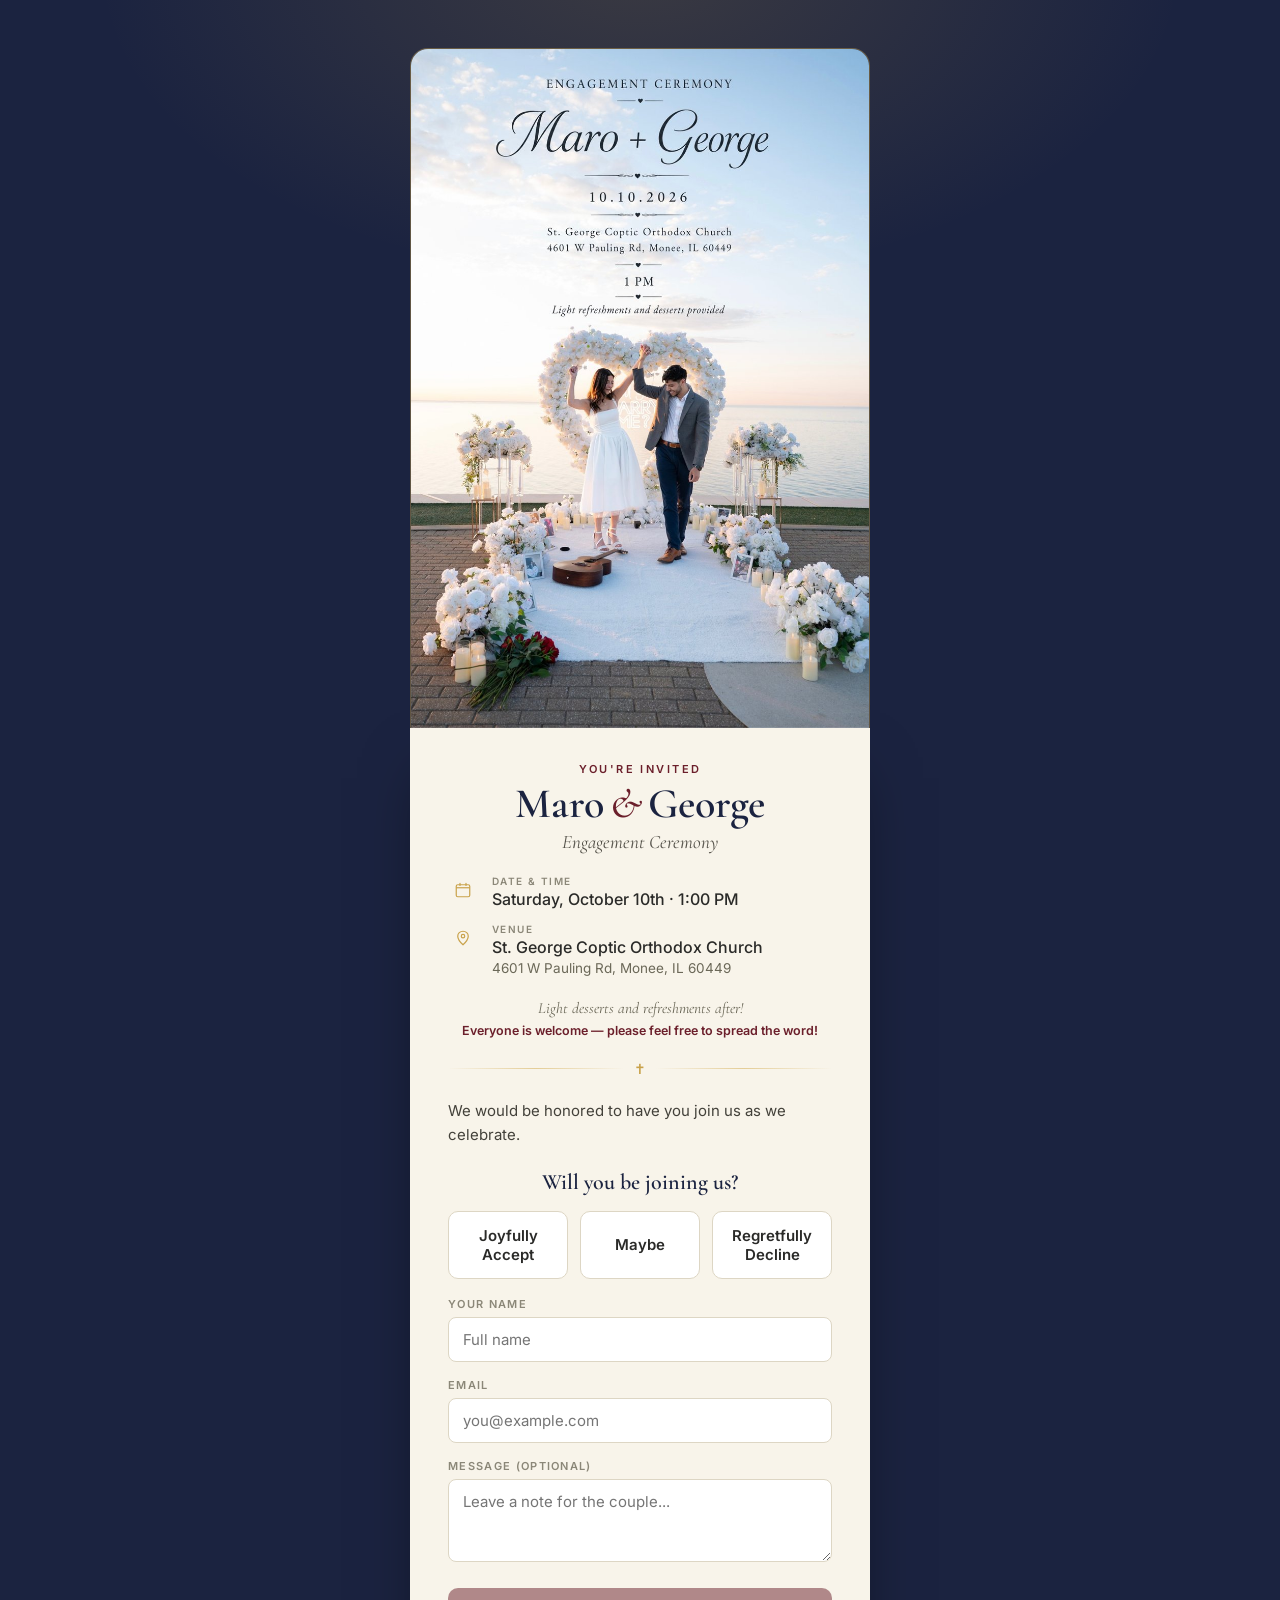
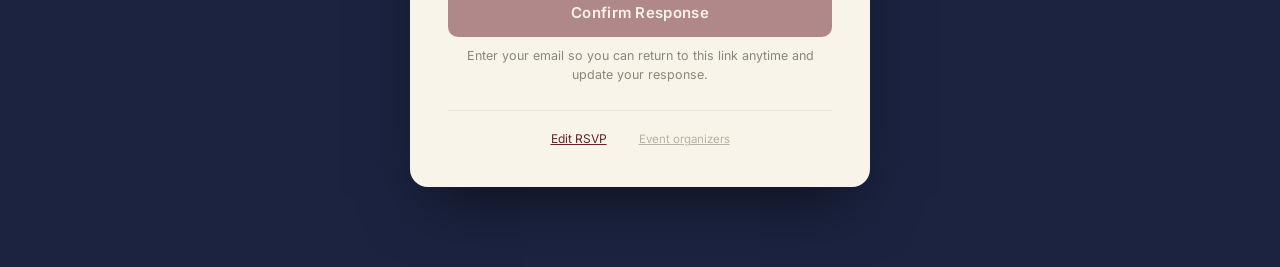
==== index.html @ e01aec30 "Add files via upload" ====
<!DOCTYPE html>
<html lang="en">
<head>
<meta charset="UTF-8">
<meta name="viewport" content="width=device-width, initial-scale=1.0">
<title>Maro & George — Engagement Ceremony</title>
<style>
  @import url('https://fonts.googleapis.com/css2?family=Cormorant+Garamond:ital,wght@0,400;0,500;0,600;1,500&family=Inter:wght@400;500;600&display=swap');

  :root{
    --indigo: #1B2340;
    --indigo-2: #262F52;
    --gold: #C9A24B;
    --gold-soft: #E4CD97;
    --ivory: #F8F4EA;
    --wine: #6B1F2B;
    --charcoal: #2A2A28;
  }

  *{ box-sizing: border-box; }

  html,body{
    margin:0; padding:0;
    background: var(--indigo);
    color: var(--ivory);
    font-family: 'Inter', sans-serif;
  }

  .stage{
    min-height:0;
    display:flex;
    flex-direction:column;
    align-items:center;
    justify-content:flex-start;
    padding: 48px 20px 80px;
    position:relative;
    overflow-x:hidden;
  }

  .stage::before{
    content:"";
    position:absolute;
    top:0; left:0; right:0; height:340px;
    background:
      radial-gradient(ellipse at 50% -10%, rgba(201,162,75,0.18), transparent 60%);
    pointer-events:none;
  }

  .photo-wrap{
    width:100%;
    max-width: 460px;
    border-radius: 18px 18px 0 0;
    overflow:hidden;
    z-index:1;
    animation: rise 700ms ease-out both;
    border: 1px solid rgba(201,162,75,0.4);
    border-bottom: none;
  }
  .photo-wrap img{
    display:block;
    width:100%;
    height:auto;
  }

  .card{
    background: var(--ivory);
    color: var(--charcoal);
    width:100%;
    max-width: 460px;
    border-radius: 0 0 18px 18px;
    padding: 0 0 40px;
    box-shadow: 0 30px 60px -20px rgba(0,0,0,0.55);
    z-index:1;
    animation: rise 700ms ease-out both;
  }

  @keyframes rise{
    from{ opacity:0; transform: translateY(18px); }
    to{ opacity:1; transform: translateY(0); }
  }

  @media (prefers-reduced-motion: reduce){
    .card, .arch-wrap svg .flicker { animation: none !important; }
  }

  .card-inner{ padding: 8px 38px 0; }

  .eyebrow{
    text-align:center;
    text-transform: uppercase;
    letter-spacing: 0.22em;
    font-size: 11px;
    color: var(--wine);
    font-weight: 600;
    margin: 26px 0 6px;
  }

  h1.names{
    font-family: 'Cormorant Garamond', serif;
    font-weight: 600;
    font-size: 42px;
    text-align:center;
    margin: 0 0 4px;
    line-height: 1.05;
    color: var(--indigo);
  }

  .ampersand{
    color: var(--wine);
    font-style: italic;
    font-weight: 500;
    padding: 0 6px;
  }

  .subline{
    text-align:center;
    font-family: 'Cormorant Garamond', serif;
    font-style: italic;
    font-size: 19px;
    color: #55524a;
    margin: 0 0 22px;
  }

  .divider{
    display:flex;
    align-items:center;
    gap:10px;
    margin: 22px 0;
  }
  .divider .line{ flex:1; height:1px; background: linear-gradient(90deg, transparent, var(--gold-soft), transparent); }
  .divider .mark{ color: var(--gold); font-size: 14px; }

  .details{
    display:flex;
    flex-direction: column;
    gap: 14px;
    margin-bottom: 26px;
  }

  .detail-row{
    display:flex;
    gap:14px;
    align-items:flex-start;
  }

  .detail-icon{
    flex: 0 0 30px;
    height:30px;
    display:flex;
    align-items:center;
    justify-content:center;
    color: var(--gold);
  }

  .detail-text .label{
    font-size: 10px;
    text-transform: uppercase;
    letter-spacing: 0.14em;
    color: #8b8778;
    font-weight:600;
    margin-bottom: 2px;
  }
  .detail-text .value{
    font-size: 16px;
    color: var(--charcoal);
    font-weight: 500;
  }

  .greeting{
    font-size: 15px;
    line-height:1.6;
    color: #43413a;
    margin-bottom: 22px;
  }
  .greeting .guest-name{
    color: var(--wine);
    font-weight: 600;
  }

  /* RSVP block */
  .rsvp-block{ margin-top: 6px; }

  .rsvp-question{
    font-family: 'Cormorant Garamond', serif;
    font-size: 22px;
    font-weight: 600;
    color: var(--indigo);
    text-align:center;
    margin-bottom: 16px;
  }

  .choice-row{
    display:flex;
    gap:12px;
    margin-bottom: 18px;
  }

  .choice-btn{
    flex:1;
    padding: 14px 10px;
    border-radius: 10px;
    border: 1.5px solid #ddd6c4;
    background: #fff;
    font-family: 'Inter', sans-serif;
    font-weight: 600;
    font-size: 15px;
    color: var(--charcoal);
    cursor:pointer;
    transition: all 160ms ease;
  }
  .choice-btn:hover{ border-color: var(--gold); }
  .choice-btn:focus-visible{ outline: 2px solid var(--wine); outline-offset:2px; }
  .choice-btn.selected-yes{ background: var(--wine); border-color: var(--wine); color: var(--ivory); }
  .choice-btn.selected-no{ background: var(--indigo); border-color: var(--indigo); color: var(--ivory); }
  .choice-btn.selected-maybe{ background: var(--gold); border-color: var(--gold); color: var(--indigo); }

  .party-grid{ display:flex; gap: 16px; margin-bottom: 16px; }
  .party-col{ flex:1; }
  .party-col label{
    display:block; font-size: 11px; text-transform:uppercase; letter-spacing:0.12em;
    color: #8b8778; font-weight:600; margin-bottom: 6px;
  }

  .field{
    margin-bottom: 16px;
  }
  .field label{
    display:block;
    font-size: 11px;
    text-transform: uppercase;
    letter-spacing: 0.12em;
    color: #8b8778;
    font-weight:600;
    margin-bottom: 6px;
  }
  .field input, .field textarea{
    width:100%;
    padding: 12px 14px;
    border-radius: 8px;
    border: 1.5px solid #ddd6c4;
    font-family: 'Inter', sans-serif;
    font-size: 15px;
    background: #fff;
    color: var(--charcoal);
  }
  .field input:focus, .field textarea:focus{
    outline: none;
    border-color: var(--gold);
    box-shadow: 0 0 0 3px rgba(201,162,75,0.18);
  }

  .party-size{ display:flex; align-items:center; gap:12px; }
  .stepper{ display:flex; align-items:center; gap:10px; }
  .stepper button{
    width:32px; height:32px; border-radius:50%;
    border:1.5px solid #ddd6c4; background:#fff; color:var(--indigo);
    font-size:16px; font-weight:700; cursor:pointer;
  }
  .stepper button:focus-visible{ outline: 2px solid var(--wine); outline-offset:2px; }
  .stepper span{ min-width: 20px; text-align:center; font-weight:600; }

  .submit-btn{
    width:100%;
    padding: 15px;
    border-radius: 10px;
    border: none;
    background: var(--wine);
    color: var(--ivory);
    font-family: 'Inter', sans-serif;
    font-weight: 600;
    font-size: 15px;
    letter-spacing: 0.02em;
    cursor:pointer;
    margin-top: 6px;
    transition: filter 150ms ease;
  }
  .submit-btn:hover{ filter: brightness(1.08); }
  .submit-btn:disabled{ opacity:0.5; cursor:not-allowed; }
  .submit-btn:focus-visible{ outline: 2px solid var(--gold); outline-offset:2px; }

  .hint{
    font-size: 12.5px;
    color: #8b8778;
    text-align:center;
    margin-top: 10px;
    line-height:1.5;
  }

  .status-banner{
    text-align:center;
    padding: 8px 14px;
    border-radius: 8px;
    font-size: 13px;
    font-weight: 600;
    margin-bottom: 18px;
  }
  .status-banner.yes{ background:#EFE6E8; color: var(--wine); }
  .status-banner.no{ background:#E7E9F0; color: var(--indigo); }
  .status-banner.maybe{ background:#F5EDD9; color:#8A6D1F; }

  .edit-link{
    display:block;
    text-align:center;
    margin-top: 14px;
    font-size: 13px;
    color: var(--wine);
    text-decoration: underline;
    cursor:pointer;
    background:none; border:none; font-family:inherit;
  }

  .confirmation{
    text-align:center;
    padding: 10px 0 4px;
  }
  .confirmation .glyph{
    font-size: 34px;
    color: var(--gold);
    margin-bottom: 10px;
  }
  .confirmation h2{
    font-family:'Cormorant Garamond', serif;
    font-size: 26px;
    color: var(--indigo);
    margin: 0 0 8px;
  }
  .confirmation p{ color:#55524a; font-size:14.5px; line-height:1.6; margin: 0 0 18px;}

  .loading, .error-box{
    text-align:center;
    padding: 60px 20px;
    color: var(--ivory);
    font-family: 'Cormorant Garamond', serif;
    font-size: 19px;
  }

  /* ADMIN */
  .admin-wrap{
    width:100%; max-width: 640px;
    background: var(--ivory); color: var(--charcoal);
    border-radius: 14px; padding: 32px 30px 40px;
    box-shadow: 0 30px 60px -20px rgba(0,0,0,0.55);
  }
  .admin-wrap h1{
    font-family:'Cormorant Garamond', serif;
    color: var(--indigo); font-size: 30px; margin: 0 0 4px;
  }
  .admin-wrap .sub{ color:#8b8778; font-size:13px; margin-bottom:22px; }
  .admin-section{ margin-bottom: 30px; }
  .admin-section h2{
    font-size: 12px; text-transform:uppercase; letter-spacing:0.12em;
    color: var(--wine); font-weight:700; margin-bottom:12px;
  }
  textarea.bulk{
    width:100%; min-height:110px; padding:12px 14px; border-radius:8px;
    border:1.5px solid #ddd6c4; font-family:'Inter',monospace; font-size:13.5px;
  }
  .admin-btn{
    padding:10px 18px; border-radius:8px; border:none; background:var(--wine);
    color:var(--ivory); font-weight:600; font-size:13.5px; cursor:pointer; margin-top:10px;
  }
  .admin-btn.secondary{ background: var(--indigo); }
  table.guest-table{ width:100%; border-collapse: collapse; font-size:13.5px; }
  table.guest-table th{
    text-align:left; text-transform:uppercase; font-size:10.5px; letter-spacing:0.1em;
    color:#8b8778; padding: 8px 6px; border-bottom: 1.5px solid #eee6d4;
  }
  table.guest-table td{ padding: 9px 6px; border-bottom: 1px solid #f0ebdd; vertical-align: top; }
  .pill{ padding:3px 9px; border-radius:20px; font-size:11px; font-weight:700; }
  .pill.yes{ background:#EFE6E8; color:var(--wine); }
  .pill.no{ background:#E7E9F0; color:var(--indigo); }
  .pill.maybe{ background:#F5EDD9; color:#8A6D1F; }
  .pill.pending{ background:#f2ede0; color:#8b8778; }
  .copy-link{ font-size:12px; color:var(--wine); cursor:pointer; text-decoration:underline; word-break: break-all; }
  .admin-login{ max-width:340px; margin: 100px auto 0; text-align:center; }
  .admin-login input{ width:100%; padding:12px 14px; border-radius:8px; border:1.5px solid #ddd6c4; margin: 14px 0; font-size:15px; }
  .summary-row{ display:flex; gap:18px; margin-bottom:18px; flex-wrap:wrap; }
  .summary-chip{ background:#F2EDE0; padding:10px 16px; border-radius:10px; font-size:13px; }
  .summary-chip b{ display:block; font-family:'Cormorant Garamond', serif; font-size:22px; color:var(--indigo); }
</style>
</head>
<body>

<div id="app" class="stage"></div>

<script>
(function(){
  const EVENT = {
    coupleA: "Maro",
    coupleB: "George",
    title: "Engagement Ceremony",
    dateLabel: "Saturday, October 10th",
    timeLabel: "1:00 PM",
    venue: "St. George Coptic Orthodox Church",
    address: "4601 W Pauling Rd, Monee, IL 60449",
    note: "Light desserts and refreshments after!",
    openInvite: "Everyone is welcome — please feel free to spread the word!",
  };

  const PHOTO_DATA_URI = "[data-uri]";

  const ADMIN_PASSCODE = "MaroGeorge2026"; // change this to something only you know

  // PASTE YOUR GOOGLE APPS SCRIPT WEB APP URL HERE (see SETUP_INSTRUCTIONS.md)
  const API_URL = "PASTE_YOUR_WEB_APP_URL_HERE";

  // PASTE YOUR ACTUAL PUBLISHED WIX PAGE URL HERE — this ensures personal
  // links point to your real site, not Wix's internal file storage address.
  // Example: "https://yourname.wixsite.com/engagement-rsvp"
  const SITE_URL = "PASTE_YOUR_PUBLISHED_WIX_URL_HERE";

  const params = new URLSearchParams(window.location.search);
  const hash = window.location.hash || '';
  const hashParams = new URLSearchParams(hash.replace(/^#\/?/, ''));

  // When embedded in a host page (e.g. a Wix HTML element) on the SAME domain,
  // we can read the real page URL directly — no host-side code required.
  // This is wrapped in try/catch because if the host is a different domain,
  // browsers block this access entirely (and that's fine — we just fall back).
  function getOuterParam(name){
    const tryWindow = (w) => {
      try{
        if (w && w !== window && w.location){
          const p = new URLSearchParams(w.location.search);
          if (p.has(name)) return p.get(name);
          const h = w.location.hash || '';
          const hp = new URLSearchParams(h.replace(/^#\/?/, ''));
          if (hp.has(name)) return hp.get(name);
        }
      }catch(e){ /* cross-origin — ignore, fall back to open invite */ }
      return null;
    };
    return tryWindow(window.parent) || tryWindow(window.top);
  }

  const guestId = params.get('g') || hashParams.get('g') || getOuterParam('g');
  let currentGuestId = guestId;
  const isAdmin = params.has('admin') || hash.includes('admin') || !!getOuterParam('admin');
  const app = document.getElementById('app');

  function esc(s){
    const d = document.createElement('div');
    d.innerText = s == null ? '' : s;
    return d.innerHTML;
  }

  function photoHTML(){
    return `
    <div class="photo-wrap">
      <img src="${PHOTO_DATA_URI}" alt="Maro and George celebrating their engagement by the water" />
    </div>`;
  }

  // ---------- STORAGE HELPERS ----------
  // ---------- BACKEND API HELPERS (Google Apps Script + Sheet) ----------
  async function apiGet(action, params){
    params = params || {};
    const url = new URL(API_URL);
    url.searchParams.set('action', action);
    Object.keys(params).forEach(k => url.searchParams.set(k, params[k]));
    const res = await fetch(url.toString());
    return res.json();
  }
  async function apiPost(action, payload){
    const res = await fetch(API_URL, {
      method: 'POST',
      headers: { 'Content-Type': 'text/plain;charset=utf-8' }, // avoids CORS preflight
      body: JSON.stringify(Object.assign({ action: action }, payload))
    });
    return res.json();
  }

  async function listRSVPs(){
    try{
      const data = await apiGet('listRSVPs');
      return (data.rsvps || []).map(r => ({ id: r.id, record: r }));
    }catch(e){ console.error(e); return []; }
  }
  async function getRSVP(id){
    const entries = await listRSVPs();
    const match = entries.find(e => e.id === id);
    return match ? match.record : null;
  }
  async function setRSVP(id, data){
    return apiPost('saveRSVP', Object.assign({ id: id }, data));
  }
  async function listGuests(){
    try{
      const data = await apiGet('listGuests');
      return data.guests || [];
    }catch(e){ console.error(e); return []; }
  }
  async function findGuestById(id){
    const guests = await listGuests();
    return guests.find(g => g.id === id) || null;
  }
  async function getGuestData(id){
    try{
      const data = await apiGet('getGuestData', { id });
      return { guest: data.guest || null, rsvp: data.rsvp || null };
    }catch(e){ console.error(e); return { guest: null, rsvp: null }; }
  }
  async function addGuests(guestArray){
    return apiPost('addGuests', { guests: guestArray });
  }

  function makeId(){
    return Math.random().toString(36).slice(2, 8);
  }

  function baseUrl(){
    // Prefer an explicitly configured public URL if you've set one (most reliable).
    if (SITE_URL && SITE_URL !== "PASTE_YOUR_PUBLISHED_WIX_URL_HERE"){
      return SITE_URL.replace(/\/$/, '') + '/';
    }
    // Otherwise, try to read the real page address from the parent Wix page
    // (works when same-origin, which the query-param lookup already relies on).
    try{
      if (window.parent && window.parent !== window && window.parent.location){
        return window.parent.location.origin + window.parent.location.pathname;
      }
    }catch(e){ /* cross-origin — fall through */ }
    // Last resort: this page's own address (may be the internal file URL if embedded).
    return window.location.origin + window.location.pathname;
  }

  // ---------- GUEST RSVP VIEW ----------
  function renderCardShell(innerHTML){
    app.innerHTML = `
      ${photoHTML()}
      <div class="card"><div class="card-inner">${innerHTML}</div></div>
    `;
  }

  function detailsHTML(){
    return `
      <div class="details">
        <div class="detail-row">
          <div class="detail-icon">
            <svg width="18" height="18" viewBox="0 0 24 24" fill="none"><rect x="3" y="5" width="18" height="16" rx="2" stroke="currentColor" stroke-width="1.6"/><path d="M3 9H21" stroke="currentColor" stroke-width="1.6"/><path d="M8 3V6M16 3V6" stroke="currentColor" stroke-width="1.6" stroke-linecap="round"/></svg>
          </div>
          <div class="detail-text"><div class="label">Date & Time</div><div class="value">${esc(EVENT.dateLabel)} · ${esc(EVENT.timeLabel)}</div></div>
        </div>
        <div class="detail-row">
          <div class="detail-icon">
            <svg width="18" height="18" viewBox="0 0 24 24" fill="none"><path d="M12 21C12 21 19 14.5 19 9.5C19 5.9 15.9 3 12 3C8.1 3 5 5.9 5 9.5C5 14.5 12 21 12 21Z" stroke="currentColor" stroke-width="1.6"/><circle cx="12" cy="9.5" r="2.3" stroke="currentColor" stroke-width="1.6"/></svg>
          </div>
          <div class="detail-text"><div class="label">Venue</div><div class="value">${esc(EVENT.venue)}${EVENT.address ? '<br><span style="font-weight:400;font-size:13.5px;color:#6b6858;">' + esc(EVENT.address) + '</span>' : ''}</div></div>
        </div>
      </div>
      ${EVENT.note ? `<div style="text-align:center;font-family:'Cormorant Garamond',serif;font-style:italic;font-size:15.5px;color:#6b6858;margin:-4px 0 6px;">${esc(EVENT.note)}</div>` : ''}
      ${EVENT.openInvite ? `<div style="text-align:center;font-family:'Inter',sans-serif;font-size:12.5px;color:var(--wine);font-weight:600;margin:0 0 18px;">${esc(EVENT.openInvite)}</div>` : ''}
      <div class="divider"><div class="line"></div><div class="mark">✝</div><div class="line"></div></div>
    `;
  }

  function headerHTML(){
    return `
      <div class="eyebrow">You're Invited</div>
      <h1 class="names">${esc(EVENT.coupleA)}<span class="ampersand">&amp;</span>${esc(EVENT.coupleB)}</h1>
      <div class="subline">${esc(EVENT.title)}</div>
    `;
  }

  function footerHTML(){
    return `
      <div style="margin-top:26px;padding-top:16px;border-top:1px solid #eee6d4;text-align:center;">
        <button type="button" id="editRsvpLink" style="background:none;border:none;font-family:'Inter',sans-serif;font-size:12px;color:var(--wine);cursor:pointer;text-decoration:underline;margin-right:16px;">Edit RSVP</button>
        <button type="button" id="orgLink" style="background:none;border:none;font-family:'Inter',sans-serif;font-size:11.5px;color:#b8b2a0;cursor:pointer;text-decoration:underline;">Event organizers</button>
      </div>
    `;
  }

  function wireFooter(){
    const el = document.getElementById('orgLink');
    if (el) el.addEventListener('click', () => renderAdminLogin());
    const editEl = document.getElementById('editRsvpLink');
    if (editEl) editEl.addEventListener('click', () => renderEditByEmail());
  }

  function renderEditByEmail(){
    const bodyHTML = headerHTML() + `
      <div class="greeting" style="text-align:center;">Enter the email you used when you RSVP'd, and we'll pull up your response so you can make changes.</div>
      <div class="field">
        <label>Email</label>
        <input type="email" id="lookupEmail" placeholder="you@example.com" />
      </div>
      <button class="submit-btn" id="lookupBtn">Find My RSVP</button>
      <button type="button" id="backToInviteBtn" style="background:none;border:none;font-family:'Inter',sans-serif;font-size:13px;color:var(--wine);text-decoration:underline;cursor:pointer;display:block;margin:14px auto 0;">Back to invitation</button>
    ` + footerHTML();
    renderCardShell(bodyHTML);
    wireFooter();

    document.getElementById('backToInviteBtn').addEventListener('click', () => renderGuestFlow());

    document.getElementById('lookupBtn').addEventListener('click', async () => {
      const btn = document.getElementById('lookupBtn');
      const email = (document.getElementById('lookupEmail').value || '').trim().toLowerCase();
      if (!email){ alert('Please enter an email address.'); return; }
      btn.disabled = true;
      btn.innerText = 'Searching…';
      const entries = await listRSVPs();
      const match = entries.find(e => (e.record.email || '').trim().toLowerCase() === email);
      if (!match){
        alert("We couldn't find an RSVP with that email. Please double check it, or submit a new response from the invitation page.");
        btn.disabled = false;
        btn.innerText = 'Find My RSVP';
        return;
      }
      currentGuestId = match.id;
      const inner = document.querySelector('.card-inner');
      inner.innerHTML = headerHTML() + detailsHTML() + renderForm(match.record.name, match.record) + footerHTML();
      wireForm(match.record.name, match.record);
      wireFooter();
    });
  }

  async function renderGuestFlow(){
    if (currentGuestId){
      // A personal link was detected — show a lightweight loading state
      // instead of the fillable form, so nothing gets swapped out from
      // under someone who's already started typing.
      const loadingBody = headerHTML() + `<div class="loading" style="color:#8b8778; padding:30px 0;">Loading your invitation…</div>`;
      renderCardShell(loadingBody);
      await tryPersonalize(currentGuestId);
    } else {
      // No personal link — show the open-invite form immediately.
      let bodyHTML = headerHTML() + detailsHTML() + renderForm(null, null) + footerHTML();
      renderCardShell(bodyHTML);
      wireFooter();
      wireForm(null);
    }
  }

  async function tryPersonalize(id){
    const { guest, rsvp } = await getGuestData(id);
    if (!guest){
      // Personal link didn't match anything (bad/old link) — fall back
      // to the normal open-invite form so the guest can still RSVP.
      currentGuestId = null;
      let bodyHTML = headerHTML() + detailsHTML() + renderForm(null, null) + footerHTML();
      renderCardShell(bodyHTML);
      wireFooter();
      wireForm(null);
      return;
    }
    currentGuestId = id;
    let bodyHTML = headerHTML() + detailsHTML();
    bodyHTML += rsvp ? renderSummary(rsvp) : renderForm(guest.name, null);
    bodyHTML += footerHTML();
    renderCardShell(bodyHTML);
    wireFooter();
    if (rsvp) wireSummary(rsvp);
    else wireForm(guest.name);
  }

  // Listen for Wix (or any host page) handing us a guest id via postMessage,
  // since URL query strings aren't always reliably passed into embedded pages.
  window.addEventListener('message', (event) => {
    const data = event.data;
    if (data && data.type === 'setGuest' && data.guestId){
      tryPersonalize(data.guestId);
    }
  });

  function renderSummary(rsvp){
    const isYes = rsvp.response === 'yes';
    const isMaybe = rsvp.response === 'maybe';
    const bannerClass = isYes ? 'yes' : (isMaybe ? 'maybe' : 'no');
    const bannerText = isYes
      ? "✓ You're marked as attending"
      : (isMaybe ? "You've marked yourself as a maybe" : "You've let us know you can't make it");
    const adults = rsvp.adults || 1;
    const kids = rsvp.kids || 0;
    return `
      <div class="status-banner ${bannerClass}">${bannerText}</div>
      <div class="greeting">
        Thank you, <span class="guest-name">${esc(rsvp.name)}</span> — your response has been recorded.
        ${isYes ? `We have you down for <b>${esc(String(adults))}</b> adult(s)${kids ? ` and <b>${esc(String(kids))}</b> kid(s)` : ''}.` : ''}
        ${rsvp.message ? `<br><br><span style="font-style:italic;color:#6b6858;">"${esc(rsvp.message)}"</span>` : ''}
      </div>
      <button class="edit-link" id="editBtn">Need to change your response? Edit it here</button>
    `;
  }

  function wireSummary(rsvp){
    document.getElementById('editBtn').addEventListener('click', () => {
      const inner = document.querySelector('.card-inner');
      inner.innerHTML = headerHTML() + detailsHTML() + renderForm(rsvp.name, rsvp) + footerHTML();
      wireForm(rsvp.name, rsvp);
      wireFooter();
    });
  }

  function renderForm(prefillName, existing){
    const nameVal = existing ? existing.name : (prefillName || '');
    const emailVal = existing ? (existing.email || '') : '';
    const messageVal = existing ? (existing.message || '') : '';
    const adults = existing ? (existing.adults || 1) : 1;
    const kids = existing ? (existing.kids || 0) : 0;
    const selectedYes = existing && existing.response === 'yes';
    const selectedNo = existing && existing.response === 'no';
    const selectedMaybe = existing && existing.response === 'maybe';

    return `
      <div class="greeting">
        ${prefillName ? `Dear <span class="guest-name">${esc(prefillName)}</span>, we would be honored to have you join us as we celebrate.` : `We would be honored to have you join us as we celebrate.`}
      </div>
      <div class="rsvp-block">
        <div class="rsvp-question">Will you be joining us?</div>
        <div class="choice-row">
          <button type="button" class="choice-btn ${selectedYes ? 'selected-yes' : ''}" id="btnYes">Joyfully Accept</button>
          <button type="button" class="choice-btn ${selectedMaybe ? 'selected-maybe' : ''}" id="btnMaybe">Maybe</button>
          <button type="button" class="choice-btn ${selectedNo ? 'selected-no' : ''}" id="btnNo">Regretfully Decline</button>
        </div>

        <div class="field" id="nameField">
          <label>Your Name</label>
          <input type="text" id="nameInput" placeholder="Full name" value="${esc(nameVal)}" />
        </div>

        <div class="party-grid" id="partyField" style="display:none;">
          <div class="party-col">
            <label>Adults</label>
            <div class="stepper">
              <button type="button" id="adultsMinus">–</button>
              <span id="adultsCount">${adults}</span>
              <button type="button" id="adultsPlus">+</button>
            </div>
          </div>
          <div class="party-col">
            <label>Kids</label>
            <div class="stepper">
              <button type="button" id="kidsMinus">–</button>
              <span id="kidsCount">${kids}</span>
              <button type="button" id="kidsPlus">+</button>
            </div>
          </div>
        </div>

        <div class="field">
          <label>Email</label>
          <input type="email" id="emailInput" placeholder="you@example.com" value="${esc(emailVal)}" />
        </div>

        <div class="field">
          <label>Message (optional)</label>
          <textarea id="messageInput" rows="3" placeholder="Leave a note for the couple...">${esc(messageVal)}</textarea>
        </div>

        <button class="submit-btn" id="submitBtn" disabled>Confirm Response</button>
        <div class="hint">Enter your email so you can return to this link anytime and update your response.</div>
      </div>
    `;
  }

  function wireForm(prefillName, existing){
    let response = existing ? existing.response : null;
    let adults = existing ? (existing.adults || 1) : 1;
    let kids = existing ? (existing.kids || 0) : 0;

    const btnYes = document.getElementById('btnYes');
    const btnMaybe = document.getElementById('btnMaybe');
    const btnNo = document.getElementById('btnNo');
    const partyField = document.getElementById('partyField');
    const adultsCountEl = document.getElementById('adultsCount');
    const kidsCountEl = document.getElementById('kidsCount');
    const submitBtn = document.getElementById('submitBtn');
    const emailInput = document.getElementById('emailInput');
    const nameInput = document.getElementById('nameInput');
    const messageInput = document.getElementById('messageInput');

    function refreshChoiceUI(){
      btnYes.classList.toggle('selected-yes', response === 'yes');
      btnMaybe.classList.toggle('selected-maybe', response === 'maybe');
      btnNo.classList.toggle('selected-no', response === 'no');
      partyField.style.display = response === 'yes' ? 'flex' : 'none';
      submitBtn.disabled = !response;
    }
    refreshChoiceUI();

    btnYes.addEventListener('click', () => { response = 'yes'; refreshChoiceUI(); });
    btnMaybe.addEventListener('click', () => { response = 'maybe'; refreshChoiceUI(); });
    btnNo.addEventListener('click', () => { response = 'no'; refreshChoiceUI(); });

    document.getElementById('adultsMinus').addEventListener('click', () => {
      adults = Math.max(1, adults - 1);
      adultsCountEl.innerText = adults;
    });
    document.getElementById('adultsPlus').addEventListener('click', () => {
      adults = Math.min(15, adults + 1);
      adultsCountEl.innerText = adults;
    });
    document.getElementById('kidsMinus').addEventListener('click', () => {
      kids = Math.max(0, kids - 1);
      kidsCountEl.innerText = kids;
    });
    document.getElementById('kidsPlus').addEventListener('click', () => {
      kids = Math.min(15, kids + 1);
      kidsCountEl.innerText = kids;
    });

    submitBtn.addEventListener('click', async () => {
      const finalName = nameInput ? nameInput.value.trim() : prefillName;
      const email = emailInput.value.trim();
      const message = messageInput.value.trim();
      if (!finalName){ alert('Please enter your name.'); return; }
      if (!response){ alert('Please choose whether you can attend.'); return; }

      submitBtn.disabled = true;
      submitBtn.innerText = 'Saving…';

      const record = {
        name: finalName,
        email: email,
        response: response,
        adults: response === 'yes' ? adults : 1,
        kids: response === 'yes' ? kids : 0,
        message: message,
        updatedAt: new Date().toISOString()
      };

      const idToUse = currentGuestId || ('guest_' + finalName.toLowerCase().replace(/[^a-z0-9]+/g,'_'));

      try{
        await setRSVP(idToUse, record);
        const inner = document.querySelector('.card-inner');
        inner.innerHTML = headerHTML() + detailsHTML() + renderSummary(record) + footerHTML();
        wireSummary(record);
        wireFooter();
      }catch(e){
        alert('Something went wrong saving your response. Please try again.');
        submitBtn.disabled = false;
        submitBtn.innerText = 'Confirm Response';
      }
    });
  }

  // ---------- ADMIN VIEW ----------
  function renderAdminLogin(){
    app.innerHTML = `
      <div class="admin-login card" style="padding:34px;">
        <h1 style="font-family:'Cormorant Garamond',serif;color:var(--indigo);font-size:26px;margin:0;">Admin Access</h1>
        <input type="password" id="pass" placeholder="Enter passcode" />
        <button class="admin-btn" id="loginBtn">Enter</button>
      </div>
    `;
    document.getElementById('loginBtn').addEventListener('click', () => {
      if (document.getElementById('pass').value === ADMIN_PASSCODE){
        sessionStorageSafeSet();
        renderAdmin();
      } else {
        alert('Incorrect passcode.');
      }
    });
  }

  // NOTE: no browser localStorage/sessionStorage per platform rules — use a module-level flag instead.
  let adminUnlocked = false;
  function sessionStorageSafeSet(){ adminUnlocked = true; }

  async function renderAdmin(){
    app.innerHTML = `<div class="loading">Loading guest list…</div>`;
    const guests = await listGuests();

    const rsvpEntries = await listRSVPs();
    const rsvps = rsvpEntries.map(e => e.record);
    const yesRsvps = rsvps.filter(r => r.response === 'yes');
    const adultsTotal = yesRsvps.reduce((a,r) => a + (r.adults || 1), 0);
    const kidsTotal = yesRsvps.reduce((a,r) => a + (r.kids || 0), 0);
    const maybeCount = rsvps.filter(r => r.response === 'maybe').length;
    const noCount = rsvps.filter(r => r.response === 'no').length;

    const guestRows = guests.map(g => {
      const link = baseUrl() + '?g=' + g.id;
      return `
        <tr>
          <td>${esc(g.name || '')}</td>
          <td>${esc(g.phone || '')}</td>
          <td><span class="copy-link" data-link="${esc(link)}">${esc(link)}</span></td>
        </tr>
      `;
    }).join('');

    const rsvpRows = rsvps.map(r => {
      let status = '<span class="pill no">No</span>';
      if (r.response === 'yes') status = `<span class="pill yes">Yes · ${r.adults||1}A${r.kids ? ' / ' + r.kids + 'K' : ''}</span>`;
      else if (r.response === 'maybe') status = `<span class="pill maybe">Maybe</span>`;
      const message = r.message ? esc(r.message) : '';
      return `
        <tr>
          <td>${esc(r.name)}</td>
          <td>${esc(r.email || '')}</td>
          <td>${status}</td>
          <td style="max-width:160px;font-style:italic;color:#6b6858;">${message}</td>
        </tr>
      `;
    }).join('');

    app.innerHTML = `
      <div class="admin-wrap">
        <h1>Guest List &amp; RSVPs</h1>
        <div class="sub">${esc(EVENT.coupleA)} &amp; ${esc(EVENT.coupleB)}'s ${esc(EVENT.title)}</div>

        <div class="summary-row">
          <div class="summary-chip"><b>${rsvps.length}</b>Responses so far</div>
          <div class="summary-chip"><b>${adultsTotal}</b>Adults attending</div>
          <div class="summary-chip"><b>${kidsTotal}</b>Kids attending</div>
          <div class="summary-chip"><b>${maybeCount}</b>Maybe</div>
          <div class="summary-chip"><b>${noCount}</b>Declined</div>
        </div>

        <div class="admin-section">
          <h2>RSVP Responses (${rsvps.length})</h2>
          <div style="font-size:12.5px;color:#8b8778;margin-bottom:8px;">This is an open invite, so responses are matched by whatever name each guest typed in — not linked to a specific person on your phone list below.</div>
          <table class="guest-table">
            <thead><tr><th>Name</th><th>Email</th><th>Status</th><th>Message</th></tr></thead>
            <tbody>${rsvpRows || '<tr><td colspan="4" style="color:#8b8778;">No responses yet.</td></tr>'}</tbody>
          </table>
        </div>

        <div class="admin-section">
          <h2>Phone List &amp; Personal Links (for texting)</h2>
          <div style="font-size:12.5px;color:#8b8778;margin-bottom:8px;">One per line: <code>Name, Phone</code> (phone in E.164 format e.g. +13125551234). Each person gets their own personal link with their name pre-filled. You can also just share the general invite link (no personal link needed) with anyone else — both work.</div>
          <textarea class="bulk" id="bulkInput" placeholder="Mina Fahmy, +13125551234&#10;Sarah Boutros, +17735559876"></textarea>
          <button class="admin-btn" id="addBtn">Add to phone list</button>
          <button class="admin-btn secondary" id="csvBtn">Export CSV for texting script</button>
          <table class="guest-table" style="margin-top:16px;">
            <thead><tr><th>Name</th><th>Phone</th><th>Personal Link</th></tr></thead>
            <tbody>${guestRows || '<tr><td colspan="3" style="color:#8b8778;">No one added yet.</td></tr>'}</tbody>
          </table>
        </div>
      </div>
    `;

    document.getElementById('addBtn').addEventListener('click', async () => {
      const raw = document.getElementById('bulkInput').value;
      const lines = raw.split('\n').map(l => l.trim()).filter(Boolean);
      const newGuests = [];
      for (const line of lines){
        const [name, phone] = line.split(',').map(s => (s||'').trim());
        if (!name) continue;
        newGuests.push({ name, phone: phone || '' });
      }
      if (newGuests.length){
        await addGuests(newGuests);
      }
      renderAdmin();
    });

    document.getElementById('csvBtn').addEventListener('click', () => {
      const csvRows = [['name','phone','link']];
      guests.forEach(g => {
        csvRows.push([g.name || '', g.phone || '', baseUrl() + '?g=' + g.id]);
      });
      const csv = csvRows.map(r => r.map(c => '"' + String(c).replace(/"/g,'""') + '"').join(',')).join('\n');
      const blob = new Blob([csv], { type: 'text/csv' });
      const url = URL.createObjectURL(blob);
      const a = document.createElement('a');
      a.href = url; a.download = 'guests_for_texting.csv';
      a.click();
      URL.revokeObjectURL(url);
    });

    document.querySelectorAll('.copy-link').forEach(el => {
      el.addEventListener('click', () => {
        navigator.clipboard.writeText(el.dataset.link);
        el.innerText = 'Copied!';
        setTimeout(() => { el.innerText = el.dataset.link; }, 1000);
      });
    });
  }

  // ---------- ROUTER ----------
  if (isAdmin){
    if (adminUnlocked) renderAdmin(); else renderAdminLogin();
  } else {
    renderGuestFlow();
  }
})();
</script>
</body>
</html>
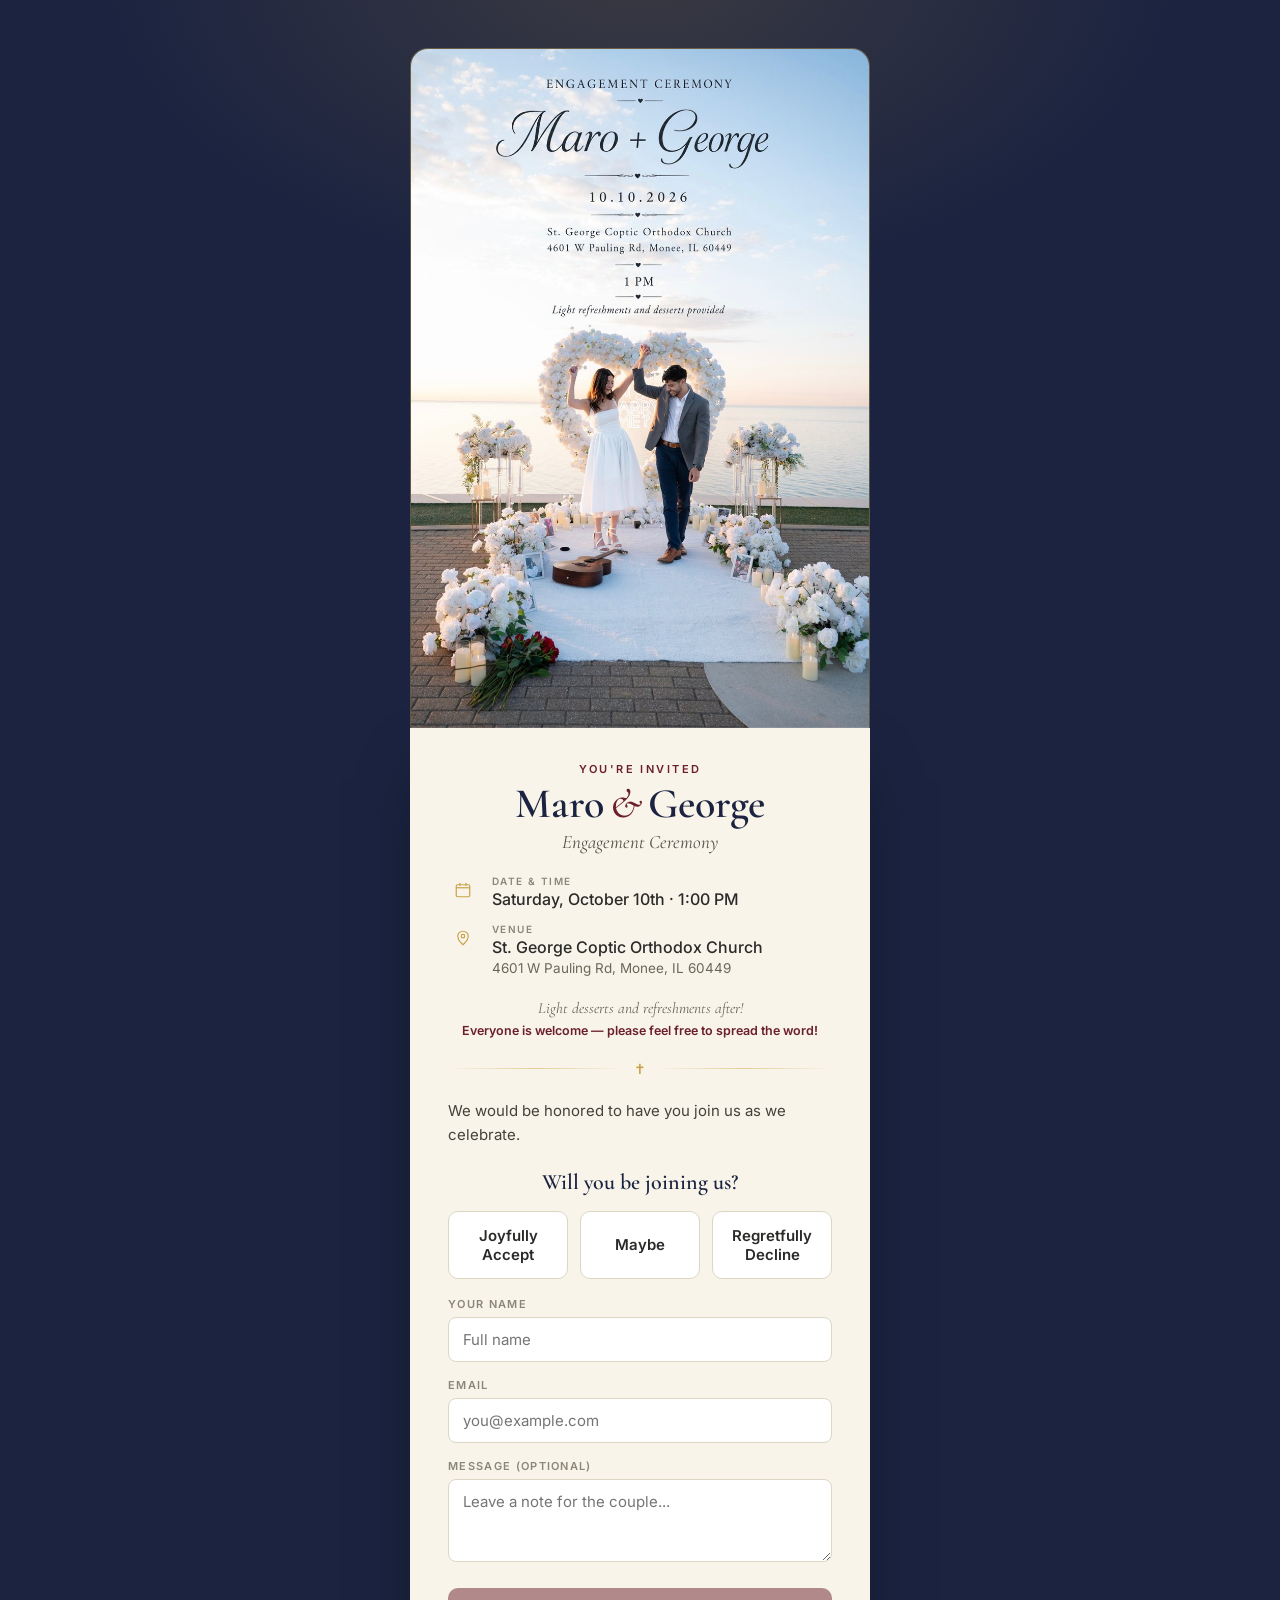
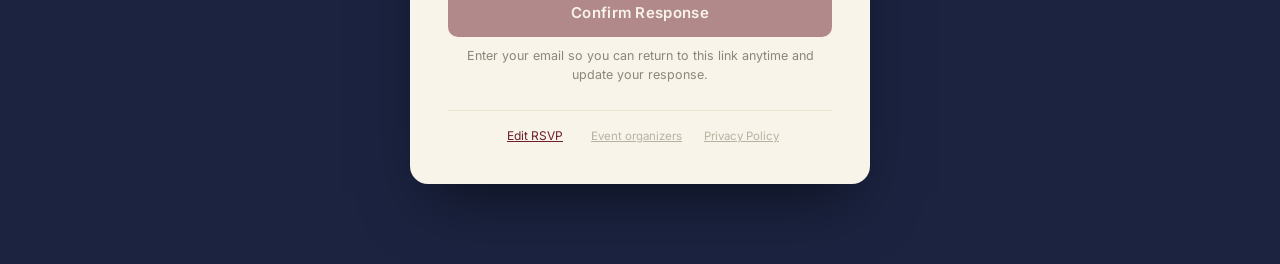
==== commit 5fc4f019: "Add files via upload" ====
--- a/index.html
+++ b/index.html
@@ -4,6 +4,21 @@
 <meta charset="UTF-8">
 <meta name="viewport" content="width=device-width, initial-scale=1.0">
 <title>Maro & George — Engagement Ceremony</title>
+
+<!-- Browser tab icon -->
+<link rel="icon" type="image/png" href="favicon.png">
+<link rel="apple-touch-icon" href="favicon.png">
+
+<!-- Link preview (iMessage, WhatsApp, Facebook, etc.) -->
+<meta property="og:title" content="Maro & George's Engagement Ceremony">
+<meta property="og:description" content="You're invited! Saturday, October 10th at 1:00 PM — St. George Coptic Orthodox Church. Tap to RSVP.">
+<meta property="og:image" content="https://maroandgeorge.com/engagement/preview.jpg">
+<meta property="og:url" content="https://maroandgeorge.com/engagement/">
+<meta property="og:type" content="website">
+<meta name="twitter:card" content="summary_large_image">
+<meta name="twitter:title" content="Maro & George's Engagement Ceremony">
+<meta name="twitter:description" content="You're invited! Saturday, October 10th at 1:00 PM — St. George Coptic Orthodox Church. Tap to RSVP.">
+<meta name="twitter:image" content="https://maroandgeorge.com/engagement/preview.jpg">
 <style>
   @import url('https://fonts.googleapis.com/css2?family=Cormorant+Garamond:ital,wght@0,400;0,500;0,600;1,500&family=Inter:wght@400;500;600&display=swap');
 
@@ -366,6 +381,32 @@
     color:#8b8778; padding: 8px 6px; border-bottom: 1.5px solid #eee6d4;
   }
   table.guest-table td{ padding: 9px 6px; border-bottom: 1px solid #f0ebdd; vertical-align: top; }
+
+  /* Mobile: turn each table row into a stacked "card" instead of a squished
+     horizontally-scrolling table, so everything is readable without pinching/scrolling. */
+  @media (max-width: 640px) {
+    table.guest-table thead{
+      position: absolute; width: 1px; height: 1px; overflow: hidden;
+      clip: rect(0,0,0,0); white-space: nowrap; border: 0; padding: 0; margin: -1px;
+    }
+    table.guest-table, table.guest-table tbody, table.guest-table tr, table.guest-table td{
+      display: block; width: 100%;
+    }
+    table.guest-table tr{
+      background: #fff; border: 1px solid #eee6d4; border-radius: 10px;
+      padding: 10px 12px; margin-bottom: 12px;
+    }
+    table.guest-table td{
+      border-bottom: none; padding: 6px 0; display: flex; justify-content: space-between;
+      align-items: flex-start; gap: 12px; text-align: right;
+    }
+    table.guest-table td::before{
+      content: attr(data-label); font-size: 10.5px; text-transform: uppercase;
+      letter-spacing: 0.08em; color: #8b8778; font-weight: 700; text-align: left;
+      flex-shrink: 0;
+    }
+    table.guest-table .copy-link{ text-align: right; }
+  }
   .pill{ padding:3px 9px; border-radius:20px; font-size:11px; font-weight:700; }
   .pill.yes{ background:#EFE6E8; color:var(--wine); }
   .pill.no{ background:#E7E9F0; color:var(--indigo); }
@@ -402,12 +443,12 @@
   const ADMIN_PASSCODE = "MaroGeorge2026"; // change this to something only you know
 
   // PASTE YOUR GOOGLE APPS SCRIPT WEB APP URL HERE (see SETUP_INSTRUCTIONS.md)
-  const API_URL = "PASTE_YOUR_WEB_APP_URL_HERE";
+  const API_URL = "https://script.google.com/macros/s/AKfycbwzEPctYkISweBpnYKHBXpvk7RMCM7xiQxYgI-xnmEOZ7p2wjqDUm_Xfa7d4DcCro-T/exec";
 
   // PASTE YOUR ACTUAL PUBLISHED WIX PAGE URL HERE — this ensures personal
   // links point to your real site, not Wix's internal file storage address.
   // Example: "https://yourname.wixsite.com/engagement-rsvp"
-  const SITE_URL = "PASTE_YOUR_PUBLISHED_WIX_URL_HERE";
+  const SITE_URL = "https://MaroandGeorge.com/engagement/";
 
   const params = new URLSearchParams(window.location.search);
   const hash = window.location.hash || '';
@@ -508,6 +549,13 @@
     return Math.random().toString(36).slice(2, 8);
   }
 
+  function displayLink(url){
+    // Strips the protocol for a cleaner-looking link — most messaging apps
+    // (iMessage, Android Messages) still auto-detect and hyperlink a bare
+    // domain like "MaroandGeorge.com/..." without needing "https://" shown.
+    return url.replace(/^https?:\/\//i, '');
+  }
+
   function baseUrl(){
     // Prefer an explicitly configured public URL if you've set one (most reliable).
     if (SITE_URL && SITE_URL !== "PASTE_YOUR_PUBLISHED_WIX_URL_HERE"){
@@ -564,9 +612,10 @@
 
   function footerHTML(){
     return `
-      <div style="margin-top:26px;padding-top:16px;border-top:1px solid #eee6d4;text-align:center;">
-        <button type="button" id="editRsvpLink" style="background:none;border:none;font-family:'Inter',sans-serif;font-size:12px;color:var(--wine);cursor:pointer;text-decoration:underline;margin-right:16px;">Edit RSVP</button>
-        <button type="button" id="orgLink" style="background:none;border:none;font-family:'Inter',sans-serif;font-size:11.5px;color:#b8b2a0;cursor:pointer;text-decoration:underline;">Event organizers</button>
+      <div style="margin-top:26px;padding-top:16px;border-top:1px solid #eee6d4;text-align:center;display:flex;flex-wrap:wrap;justify-content:center;align-items:center;gap:10px 16px;">
+        <button type="button" id="editRsvpLink" style="background:none;border:none;font-family:'Inter',sans-serif;font-size:12px;color:var(--wine);cursor:pointer;text-decoration:underline;white-space:nowrap;">Edit RSVP</button>
+        <button type="button" id="orgLink" style="background:none;border:none;font-family:'Inter',sans-serif;font-size:11.5px;color:#b8b2a0;cursor:pointer;text-decoration:underline;white-space:nowrap;">Event organizers</button>
+        <a href="/privacy/" style="font-family:'Inter',sans-serif;font-size:11.5px;color:#b8b2a0;text-decoration:underline;white-space:nowrap;">Privacy Policy</a>
       </div>
     `;
   }
@@ -645,6 +694,9 @@
       return;
     }
     currentGuestId = id;
+    // Fire-and-forget: records the first time this guest opens their link.
+    // Never awaited/blocking — a failure here should never affect the page.
+    apiPost('logView', { id: id }).catch(() => {});
     let bodyHTML = headerHTML() + detailsHTML();
     bodyHTML += rsvp ? renderSummary(rsvp) : renderForm(guest.name, null);
     bodyHTML += footerHTML();
@@ -861,7 +913,7 @@
 
   async function renderAdmin(){
     app.innerHTML = `<div class="loading">Loading guest list…</div>`;
-    const guests = await listGuests();
+    let guests = await listGuests();
 
     const rsvpEntries = await listRSVPs();
     const rsvps = rsvpEntries.map(e => e.record);
@@ -871,32 +923,6 @@
     const maybeCount = rsvps.filter(r => r.response === 'maybe').length;
     const noCount = rsvps.filter(r => r.response === 'no').length;
 
-    const guestRows = guests.map(g => {
-      const link = baseUrl() + '?g=' + g.id;
-      return `
-        <tr>
-          <td>${esc(g.name || '')}</td>
-          <td>${esc(g.phone || '')}</td>
-          <td><span class="copy-link" data-link="${esc(link)}">${esc(link)}</span></td>
-        </tr>
-      `;
-    }).join('');
-
-    const rsvpRows = rsvps.map(r => {
-      let status = '<span class="pill no">No</span>';
-      if (r.response === 'yes') status = `<span class="pill yes">Yes · ${r.adults||1}A${r.kids ? ' / ' + r.kids + 'K' : ''}</span>`;
-      else if (r.response === 'maybe') status = `<span class="pill maybe">Maybe</span>`;
-      const message = r.message ? esc(r.message) : '';
-      return `
-        <tr>
-          <td>${esc(r.name)}</td>
-          <td>${esc(r.email || '')}</td>
-          <td>${status}</td>
-          <td style="max-width:160px;font-style:italic;color:#6b6858;">${message}</td>
-        </tr>
-      `;
-    }).join('');
-
     app.innerHTML = `
       <div class="admin-wrap">
         <h1>Guest List &amp; RSVPs</h1>
@@ -911,34 +937,272 @@
         </div>
 
         <div class="admin-section">
-          <h2>RSVP Responses (${rsvps.length})</h2>
-          <div style="font-size:12.5px;color:#8b8778;margin-bottom:8px;">This is an open invite, so responses are matched by whatever name each guest typed in — not linked to a specific person on your phone list below.</div>
+          <div style="display:flex; justify-content:space-between; align-items:flex-end; flex-wrap:wrap; gap:10px;">
+            <h2 style="margin-bottom:0;">RSVP Responses (${rsvps.length})</h2>
+            <input type="text" id="rsvpSearch" placeholder="Search name or email…" style="padding:8px 12px;border-radius:8px;border:1.5px solid #ddd6c4;font-size:13px;min-width:200px;" />
+          </div>
+          <div style="font-size:12.5px;color:#8b8778;margin:8px 0;">This is an open invite, so responses are matched by whatever name each guest typed in — not linked to a specific person on your phone list below.</div>
           <table class="guest-table">
             <thead><tr><th>Name</th><th>Email</th><th>Status</th><th>Message</th></tr></thead>
-            <tbody>${rsvpRows || '<tr><td colspan="4" style="color:#8b8778;">No responses yet.</td></tr>'}</tbody>
+            <tbody id="rsvpTableBody"></tbody>
           </table>
+          <div id="rsvpPagination" style="display:flex; justify-content:space-between; align-items:center; flex-wrap:wrap; gap:10px; margin-top:14px;"></div>
         </div>
 
         <div class="admin-section">
-          <h2>Phone List &amp; Personal Links (for texting)</h2>
-          <div style="font-size:12.5px;color:#8b8778;margin-bottom:8px;">One per line: <code>Name, Phone</code> (phone in E.164 format e.g. +13125551234). Each person gets their own personal link with their name pre-filled. You can also just share the general invite link (no personal link needed) with anyone else — both work.</div>
+          <div style="display:flex; justify-content:space-between; align-items:flex-end; flex-wrap:wrap; gap:10px;">
+            <h2 style="margin-bottom:0;">Phone List &amp; Personal Links (for texting)</h2>
+            <input type="text" id="guestSearch" placeholder="Search name or phone…" style="padding:8px 12px;border-radius:8px;border:1.5px solid #ddd6c4;font-size:13px;min-width:200px;" />
+          </div>
+          <div style="font-size:12.5px;color:#8b8778;margin:8px 0;">One per line: <code>Name, Phone</code> (phone in E.164 format e.g. +13125551234). You can also select and copy two columns (Name, Phone) directly from a spreadsheet and paste them here — that works too. Each person gets their own personal link with their name pre-filled. You can also just share the general invite link (no personal link needed) with anyone else — both work.</div>
           <textarea class="bulk" id="bulkInput" placeholder="Mina Fahmy, +13125551234&#10;Sarah Boutros, +17735559876"></textarea>
           <button class="admin-btn" id="addBtn">Add to phone list</button>
+          <button class="admin-btn" id="sendInvitesBtn">Send texts to new guests</button>
           <button class="admin-btn secondary" id="csvBtn">Export CSV for texting script</button>
+          <button class="admin-btn secondary" id="markTextedBtn">Mark selected as already texted</button>
+          <br/>
+          <button class="admin-btn" id="sendRemindersBtn" style="margin-top:8px;">Send reminders (texted, no RSVP yet)</button>
+          <button class="admin-btn secondary" id="reminderCsvBtn" style="margin-top:8px;">Export reminder list (texted, no RSVP yet)</button>
+          <label style="font-size:12.5px;color:#8b8778;margin-left:12px;">
+            <input type="checkbox" id="includeTextedCheckbox" style="vertical-align:middle;" />
+            Include already-texted guests
+          </label>
+          <div style="font-size:12px;color:#8b8778;margin-top:6px;">Use this if you already texted people manually or with an older version of the script — check the box next to their name below, then click "Mark selected as already texted" so future exports skip them automatically.</div>
+          <div id="sendResultsArea"></div>
           <table class="guest-table" style="margin-top:16px;">
-            <thead><tr><th>Name</th><th>Phone</th><th>Personal Link</th></tr></thead>
-            <tbody>${guestRows || '<tr><td colspan="3" style="color:#8b8778;">No one added yet.</td></tr>'}</tbody>
+            <thead><tr><th><input type="checkbox" id="selectAllGuests" /></th><th>Name</th><th>Phone</th><th>Status</th><th>Personal Link</th></tr></thead>
+            <tbody id="guestTableBody"></tbody>
           </table>
+          <div id="guestPagination" style="display:flex; justify-content:space-between; align-items:center; flex-wrap:wrap; gap:10px; margin-top:14px;"></div>
+        </div>
+
+        <div class="admin-section">
+          <h2>Send General Invite (unofficial contacts)</h2>
+          <div style="font-size:12.5px;color:#8b8778;margin:8px 0;">For a few people who aren't officially on the guest list yet and don't need a personalized link. This does <strong>not</strong> add them to the Guests list above or track their status — send here for one-off, untracked sends.</div>
+          <textarea class="bulk" id="generalInviteInput" placeholder="Ashraf Nazier, +17089458416&#10;Nader Eskander, +17082808360"></textarea>
+          <button class="admin-btn" id="sendGeneralBtn">Send general invite</button>
+          <div id="generalSendResultsArea"></div>
         </div>
       </div>
     `;
+
+    // ---------- Guest table: search + pagination (client-side) ----------
+    let guestSearchTerm = '';
+    let guestPageSize = 10; // 10 | 20 | 50 | 'all'
+    let guestPage = 1;
+    let selectedGuestIds = new Set(); // persists across pagination/search
+
+    function getFilteredGuests(){
+      if (!guestSearchTerm) return guests;
+      const term = guestSearchTerm.toLowerCase();
+      return guests.filter(g =>
+        (g.name || '').toLowerCase().includes(term) ||
+        (g.phone || '').toLowerCase().includes(term)
+      );
+    }
+
+    function renderGuestTable(){
+      const filtered = getFilteredGuests();
+      const pageSize = guestPageSize === 'all' ? filtered.length || 1 : guestPageSize;
+      const totalPages = Math.max(1, Math.ceil(filtered.length / pageSize));
+      if (guestPage > totalPages) guestPage = totalPages;
+      if (guestPage < 1) guestPage = 1;
+
+      const start = guestPageSize === 'all' ? 0 : (guestPage - 1) * pageSize;
+      const end = guestPageSize === 'all' ? filtered.length : start + pageSize;
+      const pageItems = filtered.slice(start, end);
+
+      const rowsHtml = pageItems.map(g => {
+        const link = baseUrl() + '?g=' + g.id;
+        const shownLink = displayLink(link);
+        let status = '<span class="pill pending">Not sent</span>';
+        if (g.textedAt) status = '<span class="pill yes">Texted</span>';
+        if (g.textedAt && g.viewedAt) status = '<span class="pill yes">Texted · Opened</span>';
+        const checked = selectedGuestIds.has(g.id) ? 'checked' : '';
+        return `
+          <tr>
+            <td data-label="Select"><input type="checkbox" class="guestRowCheckbox" data-id="${esc(g.id)}" ${checked} /></td>
+            <td data-label="Name">${esc(g.name || '')}</td>
+            <td data-label="Phone">${esc(g.phone || '')}</td>
+            <td data-label="Status">${status}</td>
+            <td data-label="Personal Link"><span class="copy-link" data-link="${esc(shownLink)}">${esc(shownLink)}</span></td>
+          </tr>
+        `;
+      }).join('');
+
+      document.getElementById('guestTableBody').innerHTML = rowsHtml ||
+        `<tr><td colspan="5" style="color:#8b8778;">${guests.length ? 'No matches found.' : 'No one added yet.'}</td></tr>`;
+
+      const rangeStart = filtered.length ? start + 1 : 0;
+      const rangeEnd = Math.min(end, filtered.length);
+
+      document.getElementById('guestPagination').innerHTML = `
+        <div style="font-size:12.5px;color:#8b8778;">
+          Showing ${rangeStart}-${rangeEnd} of ${filtered.length}${guestSearchTerm ? ` (filtered from ${guests.length})` : ''}
+        </div>
+        <div style="display:flex;align-items:center;gap:10px;">
+          <label style="font-size:12.5px;color:#8b8778;">Per page:
+            <select id="guestPageSizeSelect" style="margin-left:4px;padding:4px 6px;border-radius:6px;border:1.5px solid #ddd6c4;">
+              <option value="10">10</option>
+              <option value="20">20</option>
+              <option value="50">50</option>
+              <option value="all">All</option>
+            </select>
+          </label>
+          <button type="button" id="guestPrevBtn" class="admin-btn secondary" style="margin-top:0;padding:6px 12px;" ${guestPage<=1?'disabled':''}>Prev</button>
+          <span style="font-size:12.5px;color:#8b8778;">Page ${guestPage} of ${totalPages}</span>
+          <button type="button" id="guestNextBtn" class="admin-btn secondary" style="margin-top:0;padding:6px 12px;" ${guestPage>=totalPages?'disabled':''}>Next</button>
+        </div>
+      `;
+
+      document.getElementById('guestPageSizeSelect').value = String(guestPageSize);
+      document.getElementById('guestPageSizeSelect').addEventListener('change', (e) => {
+        guestPageSize = e.target.value === 'all' ? 'all' : parseInt(e.target.value, 10);
+        guestPage = 1;
+        renderGuestTable();
+      });
+      document.getElementById('guestPrevBtn').addEventListener('click', () => {
+        if (guestPage > 1){ guestPage--; renderGuestTable(); }
+      });
+      document.getElementById('guestNextBtn').addEventListener('click', () => {
+        guestPage++; renderGuestTable();
+      });
+
+      document.querySelectorAll('.copy-link').forEach(el => {
+        el.addEventListener('click', () => {
+          navigator.clipboard.writeText(el.dataset.link);
+          el.innerText = 'Copied!';
+          setTimeout(() => { el.innerText = el.dataset.link; }, 1000);
+        });
+      });
+
+      document.querySelectorAll('.guestRowCheckbox').forEach(cb => {
+        cb.addEventListener('change', () => {
+          if (cb.checked) selectedGuestIds.add(cb.dataset.id);
+          else selectedGuestIds.delete(cb.dataset.id);
+        });
+      });
+
+      const selectAllBox = document.getElementById('selectAllGuests');
+      if (selectAllBox){
+        // Reflects whether every guest matching the current search is selected
+        // (spans all pages, not just the visible one).
+        selectAllBox.checked = filtered.length > 0 && filtered.every(g => selectedGuestIds.has(g.id));
+        selectAllBox.onchange = () => {
+          if (selectAllBox.checked){
+            filtered.forEach(g => selectedGuestIds.add(g.id));
+          } else {
+            filtered.forEach(g => selectedGuestIds.delete(g.id));
+          }
+          renderGuestTable();
+        };
+      }
+    }
+
+    renderGuestTable();
+
+    document.getElementById('guestSearch').addEventListener('input', (e) => {
+      guestSearchTerm = e.target.value.trim();
+      guestPage = 1;
+      renderGuestTable();
+    });
+
+    // ---------- RSVP Responses table: search + pagination (client-side) ----------
+    let rsvpSearchTerm = '';
+    let rsvpPageSize = 10;
+    let rsvpPageNum = 1;
+
+    function getFilteredRsvps(){
+      if (!rsvpSearchTerm) return rsvps;
+      const term = rsvpSearchTerm.toLowerCase();
+      return rsvps.filter(r =>
+        (r.name || '').toLowerCase().includes(term) ||
+        (r.email || '').toLowerCase().includes(term)
+      );
+    }
+
+    function renderRsvpTable(){
+      const filtered = getFilteredRsvps();
+      const pageSize = rsvpPageSize === 'all' ? filtered.length || 1 : rsvpPageSize;
+      const totalPages = Math.max(1, Math.ceil(filtered.length / pageSize));
+      if (rsvpPageNum > totalPages) rsvpPageNum = totalPages;
+      if (rsvpPageNum < 1) rsvpPageNum = 1;
+
+      const start = rsvpPageSize === 'all' ? 0 : (rsvpPageNum - 1) * pageSize;
+      const end = rsvpPageSize === 'all' ? filtered.length : start + pageSize;
+      const pageItems = filtered.slice(start, end);
+
+      const rowsHtml = pageItems.map(r => {
+        let status = '<span class="pill no">No</span>';
+        if (r.response === 'yes') status = `<span class="pill yes">Yes · ${r.adults||1}A${r.kids ? ' / ' + r.kids + 'K' : ''}</span>`;
+        else if (r.response === 'maybe') status = `<span class="pill maybe">Maybe</span>`;
+        const message = r.message ? esc(r.message) : '';
+        return `
+          <tr>
+            <td data-label="Name">${esc(r.name)}</td>
+            <td data-label="Email">${esc(r.email || '')}</td>
+            <td data-label="Status">${status}</td>
+            <td data-label="Message" style="max-width:160px;font-style:italic;color:#6b6858;">${message}</td>
+          </tr>
+        `;
+      }).join('');
+
+      document.getElementById('rsvpTableBody').innerHTML = rowsHtml ||
+        `<tr><td colspan="4" style="color:#8b8778;">${rsvps.length ? 'No matches found.' : 'No responses yet.'}</td></tr>`;
+
+      const rangeStart = filtered.length ? start + 1 : 0;
+      const rangeEnd = Math.min(end, filtered.length);
+
+      document.getElementById('rsvpPagination').innerHTML = `
+        <div style="font-size:12.5px;color:#8b8778;">
+          Showing ${rangeStart}-${rangeEnd} of ${filtered.length}${rsvpSearchTerm ? ` (filtered from ${rsvps.length})` : ''}
+        </div>
+        <div style="display:flex;align-items:center;gap:10px;">
+          <label style="font-size:12.5px;color:#8b8778;">Per page:
+            <select id="rsvpPageSizeSelect" style="margin-left:4px;padding:4px 6px;border-radius:6px;border:1.5px solid #ddd6c4;">
+              <option value="10">10</option>
+              <option value="20">20</option>
+              <option value="50">50</option>
+              <option value="all">All</option>
+            </select>
+          </label>
+          <button type="button" id="rsvpPrevBtn" class="admin-btn secondary" style="margin-top:0;padding:6px 12px;" ${rsvpPageNum<=1?'disabled':''}>Prev</button>
+          <span style="font-size:12.5px;color:#8b8778;">Page ${rsvpPageNum} of ${totalPages}</span>
+          <button type="button" id="rsvpNextBtn" class="admin-btn secondary" style="margin-top:0;padding:6px 12px;" ${rsvpPageNum>=totalPages?'disabled':''}>Next</button>
+        </div>
+      `;
+
+      document.getElementById('rsvpPageSizeSelect').value = String(rsvpPageSize);
+      document.getElementById('rsvpPageSizeSelect').addEventListener('change', (e) => {
+        rsvpPageSize = e.target.value === 'all' ? 'all' : parseInt(e.target.value, 10);
+        rsvpPageNum = 1;
+        renderRsvpTable();
+      });
+      document.getElementById('rsvpPrevBtn').addEventListener('click', () => {
+        if (rsvpPageNum > 1){ rsvpPageNum--; renderRsvpTable(); }
+      });
+      document.getElementById('rsvpNextBtn').addEventListener('click', () => {
+        rsvpPageNum++; renderRsvpTable();
+      });
+    }
+
+    renderRsvpTable();
+
+    document.getElementById('rsvpSearch').addEventListener('input', (e) => {
+      rsvpSearchTerm = e.target.value.trim();
+      rsvpPageNum = 1;
+      renderRsvpTable();
+    });
 
     document.getElementById('addBtn').addEventListener('click', async () => {
       const raw = document.getElementById('bulkInput').value;
       const lines = raw.split('\n').map(l => l.trim()).filter(Boolean);
       const newGuests = [];
       for (const line of lines){
-        const [name, phone] = line.split(',').map(s => (s||'').trim());
+        // Supports pasting directly from a spreadsheet (tab-separated columns)
+        // as well as manually typed "Name, Phone" lines (comma-separated).
+        const separator = line.includes('\t') ? '\t' : ',';
+        const [name, phone] = line.split(separator).map(s => (s||'').trim());
         if (!name) continue;
         newGuests.push({ name, phone: phone || '' });
       }
@@ -949,9 +1213,11 @@
     });
 
     document.getElementById('csvBtn').addEventListener('click', () => {
-      const csvRows = [['name','phone','link']];
-      guests.forEach(g => {
-        csvRows.push([g.name || '', g.phone || '', baseUrl() + '?g=' + g.id]);
+      const includeTexted = document.getElementById('includeTextedCheckbox').checked;
+      const exportList = includeTexted ? guests : guests.filter(g => !g.textedAt);
+      const csvRows = [['id','name','phone','link']];
+      exportList.forEach(g => {
+        csvRows.push([g.id, g.name || '', g.phone || '', displayLink(baseUrl() + '?g=' + g.id)]);
       });
       const csv = csvRows.map(r => r.map(c => '"' + String(c).replace(/"/g,'""') + '"').join(',')).join('\n');
       const blob = new Blob([csv], { type: 'text/csv' });
@@ -962,12 +1228,131 @@
       URL.revokeObjectURL(url);
     });
 
-    document.querySelectorAll('.copy-link').forEach(el => {
-      el.addEventListener('click', () => {
-        navigator.clipboard.writeText(el.dataset.link);
-        el.innerText = 'Copied!';
-        setTimeout(() => { el.innerText = el.dataset.link; }, 1000);
+    document.getElementById('markTextedBtn').addEventListener('click', async () => {
+      const ids = Array.from(selectedGuestIds);
+      if (!ids.length){
+        alert('No one is selected. Check the box next to each person you already texted, then click this button.');
+        return;
+      }
+      const confirmed = confirm(`Mark ${ids.length} selected guest(s) as already texted? They'll be skipped automatically in future CSV exports.`);
+      if (!confirmed) return;
+      await apiPost('markTexted', { ids });
+      selectedGuestIds.clear();
+      guests = await listGuests();
+      renderGuestTable();
+    });
+
+    document.getElementById('reminderCsvBtn').addEventListener('click', () => {
+      const respondedIds = new Set(rsvps.map(r => r.id));
+      const reminderList = guests.filter(g => g.textedAt && !respondedIds.has(g.id));
+
+      if (!reminderList.length){
+        alert('No one matches: everyone already texted has either responded, or no one has been texted yet.');
+        return;
+      }
+
+      const csvRows = [['id','name','phone','link']];
+      reminderList.forEach(g => {
+        csvRows.push([g.id, g.name || '', g.phone || '', displayLink(baseUrl() + '?g=' + g.id)]);
       });
+      const csv = csvRows.map(r => r.map(c => '"' + String(c).replace(/"/g,'""') + '"').join(',')).join('\n');
+      const blob = new Blob([csv], { type: 'text/csv' });
+      const url = URL.createObjectURL(blob);
+      const a = document.createElement('a');
+      a.href = url; a.download = 'reminder_list.csv';
+      a.click();
+      URL.revokeObjectURL(url);
+    });
+
+    function renderSendResults(containerId, results){
+      const el = document.getElementById(containerId);
+      const { sent, failed, skipped } = results;
+      let html = `<div style="margin-top:12px;padding:12px;background:#faf7ee;border-radius:8px;font-size:13px;">`;
+      html += `<div style="font-weight:700;margin-bottom:6px;">Sent: ${sent.length} · Failed: ${failed.length} · Skipped: ${skipped.length}</div>`;
+      if (failed.length){
+        html += `<div style="color:#a33;margin-top:4px;">Failed:</div><ul style="margin:4px 0 0 18px;">`;
+        failed.forEach(f => { html += `<li>${esc(f.name)} (${esc(f.phone)}) — ${esc(f.error)}</li>`; });
+        html += `</ul>`;
+      }
+      if (skipped.length){
+        html += `<div style="color:#8b8778;margin-top:4px;">Skipped:</div><ul style="margin:4px 0 0 18px;">`;
+        skipped.forEach(s => { html += `<li>${esc(s.name)} (${esc(s.phone)}) — ${esc(s.reason)}</li>`; });
+        html += `</ul>`;
+      }
+      html += `</div>`;
+      el.innerHTML = html;
+    }
+
+    document.getElementById('sendInvitesBtn').addEventListener('click', async () => {
+      const notTexted = guests.filter(g => !g.textedAt);
+      if (!notTexted.length){
+        alert('Everyone currently on the list has already been texted.');
+        return;
+      }
+      const confirmed = confirm(`Send the invite text to ${notTexted.length} guest(s) who haven't been texted yet?`);
+      if (!confirmed) return;
+      const btn = document.getElementById('sendInvitesBtn');
+      btn.disabled = true; btn.innerText = 'Sending…';
+      try {
+        const results = await apiPost('sendInvites', {});
+        renderSendResults('sendResultsArea', results);
+        guests = await listGuests();
+        renderGuestTable();
+      } catch (err) {
+        alert('Something went wrong: ' + err.message);
+      } finally {
+        btn.disabled = false; btn.innerText = 'Send texts to new guests';
+      }
+    });
+
+    document.getElementById('sendRemindersBtn').addEventListener('click', async () => {
+      const respondedIds = new Set(rsvps.map(r => r.id));
+      const reminderList = guests.filter(g => g.textedAt && !respondedIds.has(g.id));
+      if (!reminderList.length){
+        alert('No one matches: everyone already texted has either responded, or no one has been texted yet.');
+        return;
+      }
+      const confirmed = confirm(`Send a reminder text to ${reminderList.length} guest(s) who haven't RSVP'd yet?`);
+      if (!confirmed) return;
+      const btn = document.getElementById('sendRemindersBtn');
+      btn.disabled = true; btn.innerText = 'Sending…';
+      try {
+        const results = await apiPost('sendReminders', {});
+        renderSendResults('sendResultsArea', results);
+      } catch (err) {
+        alert('Something went wrong: ' + err.message);
+      } finally {
+        btn.disabled = false; btn.innerText = 'Send reminders (texted, no RSVP yet)';
+      }
+    });
+
+    document.getElementById('sendGeneralBtn').addEventListener('click', async () => {
+      const raw = document.getElementById('generalInviteInput').value;
+      const lines = raw.split('\n').map(l => l.trim()).filter(Boolean);
+      const recipients = [];
+      for (const line of lines){
+        const separator = line.includes('\t') ? '\t' : ',';
+        const [name, phone] = line.split(separator).map(s => (s||'').trim());
+        if (!name) continue;
+        recipients.push({ name, phone: phone || '' });
+      }
+      if (!recipients.length){
+        alert('Add at least one "Name, Phone" line first.');
+        return;
+      }
+      const confirmed = confirm(`Send the general invite link to ${recipients.length} person/people? They will NOT be added to your tracked guest list.`);
+      if (!confirmed) return;
+      const btn = document.getElementById('sendGeneralBtn');
+      btn.disabled = true; btn.innerText = 'Sending…';
+      try {
+        const results = await apiPost('sendGeneralInvites', { recipients });
+        renderSendResults('generalSendResultsArea', results);
+        if (results.sent.length) document.getElementById('generalInviteInput').value = '';
+      } catch (err) {
+        alert('Something went wrong: ' + err.message);
+      } finally {
+        btn.disabled = false; btn.innerText = 'Send general invite';
+      }
     });
   }
 
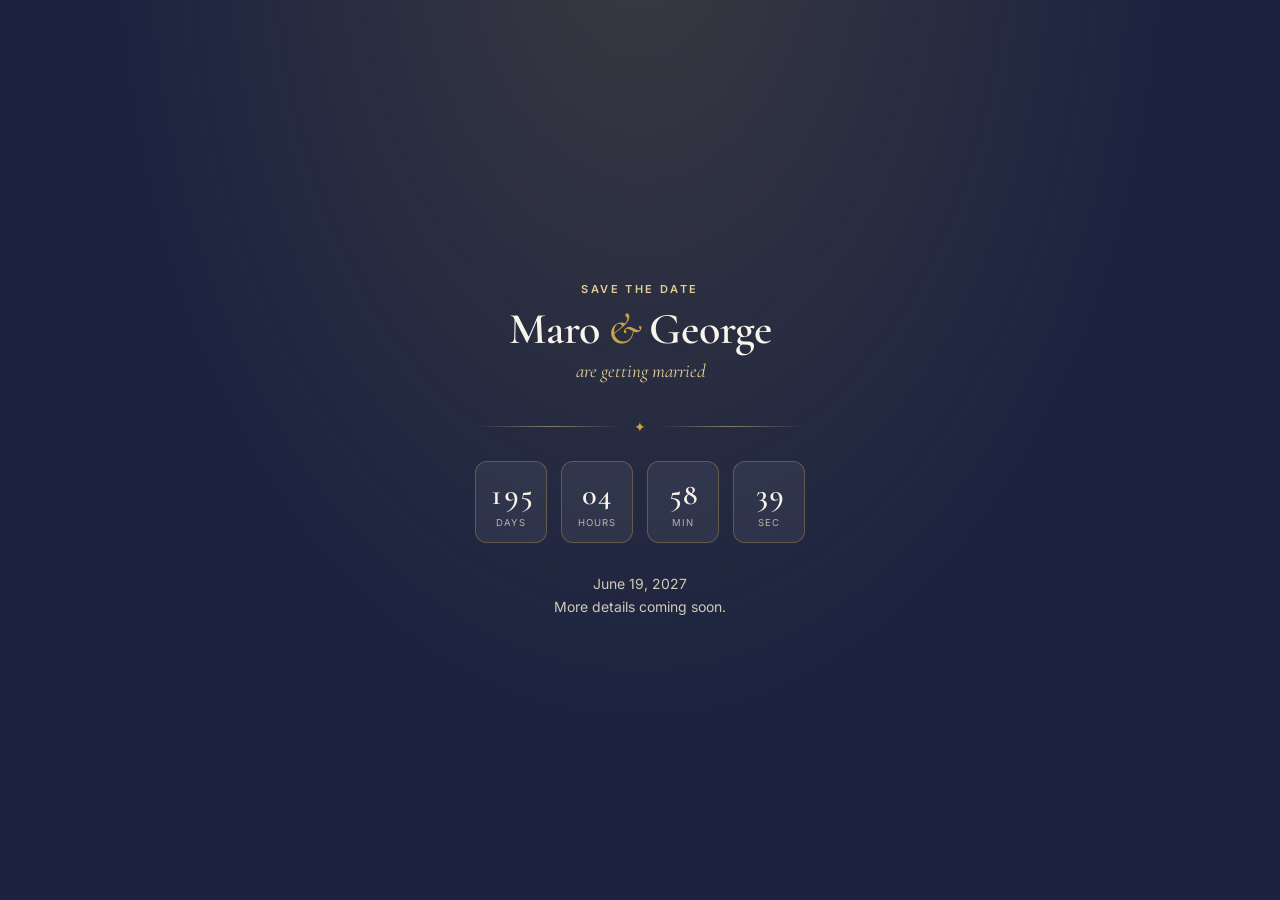
==== commit 3dfc9a39: "Add wedding RSVP site, Save the Date root, sync engagement page" ====
--- a/index.html
+++ b/index.html
@@ -3,22 +3,18 @@
 <head>
 <meta charset="UTF-8">
 <meta name="viewport" content="width=device-width, initial-scale=1.0">
-<title>Maro & George — Engagement Ceremony</title>
+<title>Maro & George — Save the Date</title>
 
-<!-- Browser tab icon -->
-<link rel="icon" type="image/png" href="favicon.png">
-<link rel="apple-touch-icon" href="favicon.png">
+<link rel="icon" type="image/png" href="engagement/favicon.png">
+<link rel="apple-touch-icon" href="engagement/favicon.png">
 
-<!-- Link preview (iMessage, WhatsApp, Facebook, etc.) -->
-<meta property="og:title" content="Maro & George's Engagement Ceremony">
-<meta property="og:description" content="You're invited! Saturday, October 10th at 1:00 PM — St. George Coptic Orthodox Church. Tap to RSVP.">
+<meta property="og:title" content="Maro & George are getting married!">
+<meta property="og:description" content="Save the date — June 19, 2027. More details coming soon.">
 <meta property="og:image" content="https://maroandgeorge.com/engagement/preview.jpg">
-<meta property="og:url" content="https://maroandgeorge.com/engagement/">
+<meta property="og:url" content="https://maroandgeorge.com/">
 <meta property="og:type" content="website">
 <meta name="twitter:card" content="summary_large_image">
-<meta name="twitter:title" content="Maro & George's Engagement Ceremony">
-<meta name="twitter:description" content="You're invited! Saturday, October 10th at 1:00 PM — St. George Coptic Orthodox Church. Tap to RSVP.">
-<meta name="twitter:image" content="https://maroandgeorge.com/engagement/preview.jpg">
+
 <style>
   @import url('https://fonts.googleapis.com/css2?family=Cormorant+Garamond:ital,wght@0,400;0,500;0,600;1,500&family=Inter:wght@400;500;600&display=swap');
 
@@ -31,1337 +27,110 @@
     --wine: #6B1F2B;
     --charcoal: #2A2A28;
   }
+  *{ box-sizing: border-box; }
+  html,body{
+    margin:0; padding:0; min-height:100vh;
+    background: var(--indigo); color: var(--ivory);
+    font-family:'Inter', sans-serif;
+    display:flex; align-items:center; justify-content:center;
+  }
+  body::before{
+    content:""; position:fixed; inset:0;
+    background: radial-gradient(ellipse at 50% -10%, rgba(201,162,75,0.18), transparent 60%);
+    pointer-events:none;
+  }
+  .wrap{
+    max-width: 480px; width:100%;
+    padding: 56px 32px;
+    text-align:center;
+    animation: rise 700ms ease-out both;
+  }
+  @keyframes rise{ from{opacity:0; transform:translateY(18px);} to{opacity:1; transform:translateY(0);} }
 
-  *{ box-sizing: border-box; }
+  .eyebrow{
+    text-transform:uppercase; letter-spacing:0.22em; font-size:11px;
+    color: var(--gold-soft); font-weight:600; margin-bottom: 10px;
+  }
+  h1{
+    font-family:'Cormorant Garamond', serif; font-weight:600;
+    font-size: 44px; margin: 0 0 6px; line-height:1.08;
+  }
+  .ampersand{ color:var(--gold); font-style:italic; font-weight:500; padding:0 8px; }
+  .subline{
+    font-family:'Cormorant Garamond', serif; font-style:italic;
+    font-size:19px; color: var(--gold-soft); margin: 0 0 36px;
+  }
+  .divider{ display:flex; align-items:center; gap:10px; margin: 26px 0; }
+  .divider .line{ flex:1; height:1px; background: linear-gradient(90deg, transparent, rgba(228,205,151,0.5), transparent); }
+  .divider .mark{ color:var(--gold); font-size:14px; }
 
-  html,body{
-    margin:0; padding:0;
-    background: var(--indigo);
-    color: var(--ivory);
-    font-family: 'Inter', sans-serif;
+  .countdown{
+    display:flex; justify-content:center; gap: 14px; margin: 8px 0 30px;
+  }
+  .countdown .unit{
+    background: rgba(255,255,255,0.06);
+    border: 1px solid rgba(201,162,75,0.35);
+    border-radius: 12px;
+    padding: 14px 6px;
+    width: 72px;
+  }
+  .countdown .num{
+    font-family:'Cormorant Garamond', serif; font-size: 30px; font-weight:600; color: var(--ivory);
+    font-variant-numeric: tabular-nums;
+  }
+  .countdown .lbl{
+    font-size: 9.5px; text-transform:uppercase; letter-spacing:0.12em; color:#b9b4a4; margin-top:4px;
   }
 
-  .stage{
-    min-height:0;
-    display:flex;
-    flex-direction:column;
-    align-items:center;
-    justify-content:flex-start;
-    padding: 48px 20px 80px;
-    position:relative;
-    overflow-x:hidden;
-  }
-
-  .stage::before{
-    content:"";
-    position:absolute;
-    top:0; left:0; right:0; height:340px;
-    background:
-      radial-gradient(ellipse at 50% -10%, rgba(201,162,75,0.18), transparent 60%);
-    pointer-events:none;
-  }
-
-  .photo-wrap{
-    width:100%;
-    max-width: 460px;
-    border-radius: 18px 18px 0 0;
-    overflow:hidden;
-    z-index:1;
-    animation: rise 700ms ease-out both;
-    border: 1px solid rgba(201,162,75,0.4);
-    border-bottom: none;
-  }
-  .photo-wrap img{
-    display:block;
-    width:100%;
-    height:auto;
-  }
-
-  .card{
-    background: var(--ivory);
-    color: var(--charcoal);
-    width:100%;
-    max-width: 460px;
-    border-radius: 0 0 18px 18px;
-    padding: 0 0 40px;
-    box-shadow: 0 30px 60px -20px rgba(0,0,0,0.55);
-    z-index:1;
-    animation: rise 700ms ease-out both;
-  }
-
-  @keyframes rise{
-    from{ opacity:0; transform: translateY(18px); }
-    to{ opacity:1; transform: translateY(0); }
-  }
-
-  @media (prefers-reduced-motion: reduce){
-    .card, .arch-wrap svg .flicker { animation: none !important; }
-  }
-
-  .card-inner{ padding: 8px 38px 0; }
-
-  .eyebrow{
-    text-align:center;
-    text-transform: uppercase;
-    letter-spacing: 0.22em;
-    font-size: 11px;
-    color: var(--wine);
-    font-weight: 600;
-    margin: 26px 0 6px;
-  }
-
-  h1.names{
-    font-family: 'Cormorant Garamond', serif;
-    font-weight: 600;
-    font-size: 42px;
-    text-align:center;
-    margin: 0 0 4px;
-    line-height: 1.05;
-    color: var(--indigo);
-  }
-
-  .ampersand{
-    color: var(--wine);
-    font-style: italic;
-    font-weight: 500;
-    padding: 0 6px;
-  }
-
-  .subline{
-    text-align:center;
-    font-family: 'Cormorant Garamond', serif;
-    font-style: italic;
-    font-size: 19px;
-    color: #55524a;
-    margin: 0 0 22px;
-  }
-
-  .divider{
-    display:flex;
-    align-items:center;
-    gap:10px;
-    margin: 22px 0;
-  }
-  .divider .line{ flex:1; height:1px; background: linear-gradient(90deg, transparent, var(--gold-soft), transparent); }
-  .divider .mark{ color: var(--gold); font-size: 14px; }
-
-  .details{
-    display:flex;
-    flex-direction: column;
-    gap: 14px;
-    margin-bottom: 26px;
-  }
-
-  .detail-row{
-    display:flex;
-    gap:14px;
-    align-items:flex-start;
-  }
-
-  .detail-icon{
-    flex: 0 0 30px;
-    height:30px;
-    display:flex;
-    align-items:center;
-    justify-content:center;
-    color: var(--gold);
-  }
-
-  .detail-text .label{
-    font-size: 10px;
-    text-transform: uppercase;
-    letter-spacing: 0.14em;
-    color: #8b8778;
-    font-weight:600;
-    margin-bottom: 2px;
-  }
-  .detail-text .value{
-    font-size: 16px;
-    color: var(--charcoal);
-    font-weight: 500;
-  }
-
-  .greeting{
-    font-size: 15px;
-    line-height:1.6;
-    color: #43413a;
-    margin-bottom: 22px;
-  }
-  .greeting .guest-name{
-    color: var(--wine);
-    font-weight: 600;
-  }
-
-  /* RSVP block */
-  .rsvp-block{ margin-top: 6px; }
-
-  .rsvp-question{
-    font-family: 'Cormorant Garamond', serif;
-    font-size: 22px;
-    font-weight: 600;
-    color: var(--indigo);
-    text-align:center;
-    margin-bottom: 16px;
-  }
-
-  .choice-row{
-    display:flex;
-    gap:12px;
-    margin-bottom: 18px;
-  }
-
-  .choice-btn{
-    flex:1;
-    padding: 14px 10px;
-    border-radius: 10px;
-    border: 1.5px solid #ddd6c4;
-    background: #fff;
-    font-family: 'Inter', sans-serif;
-    font-weight: 600;
-    font-size: 15px;
-    color: var(--charcoal);
-    cursor:pointer;
-    transition: all 160ms ease;
-  }
-  .choice-btn:hover{ border-color: var(--gold); }
-  .choice-btn:focus-visible{ outline: 2px solid var(--wine); outline-offset:2px; }
-  .choice-btn.selected-yes{ background: var(--wine); border-color: var(--wine); color: var(--ivory); }
-  .choice-btn.selected-no{ background: var(--indigo); border-color: var(--indigo); color: var(--ivory); }
-  .choice-btn.selected-maybe{ background: var(--gold); border-color: var(--gold); color: var(--indigo); }
-
-  .party-grid{ display:flex; gap: 16px; margin-bottom: 16px; }
-  .party-col{ flex:1; }
-  .party-col label{
-    display:block; font-size: 11px; text-transform:uppercase; letter-spacing:0.12em;
-    color: #8b8778; font-weight:600; margin-bottom: 6px;
-  }
-
-  .field{
-    margin-bottom: 16px;
-  }
-  .field label{
-    display:block;
-    font-size: 11px;
-    text-transform: uppercase;
-    letter-spacing: 0.12em;
-    color: #8b8778;
-    font-weight:600;
-    margin-bottom: 6px;
-  }
-  .field input, .field textarea{
-    width:100%;
-    padding: 12px 14px;
-    border-radius: 8px;
-    border: 1.5px solid #ddd6c4;
-    font-family: 'Inter', sans-serif;
-    font-size: 15px;
-    background: #fff;
-    color: var(--charcoal);
-  }
-  .field input:focus, .field textarea:focus{
-    outline: none;
-    border-color: var(--gold);
-    box-shadow: 0 0 0 3px rgba(201,162,75,0.18);
-  }
-
-  .party-size{ display:flex; align-items:center; gap:12px; }
-  .stepper{ display:flex; align-items:center; gap:10px; }
-  .stepper button{
-    width:32px; height:32px; border-radius:50%;
-    border:1.5px solid #ddd6c4; background:#fff; color:var(--indigo);
-    font-size:16px; font-weight:700; cursor:pointer;
-  }
-  .stepper button:focus-visible{ outline: 2px solid var(--wine); outline-offset:2px; }
-  .stepper span{ min-width: 20px; text-align:center; font-weight:600; }
-
-  .submit-btn{
-    width:100%;
-    padding: 15px;
-    border-radius: 10px;
-    border: none;
-    background: var(--wine);
-    color: var(--ivory);
-    font-family: 'Inter', sans-serif;
-    font-weight: 600;
-    font-size: 15px;
-    letter-spacing: 0.02em;
-    cursor:pointer;
-    margin-top: 6px;
-    transition: filter 150ms ease;
-  }
-  .submit-btn:hover{ filter: brightness(1.08); }
-  .submit-btn:disabled{ opacity:0.5; cursor:not-allowed; }
-  .submit-btn:focus-visible{ outline: 2px solid var(--gold); outline-offset:2px; }
-
-  .hint{
-    font-size: 12.5px;
-    color: #8b8778;
-    text-align:center;
-    margin-top: 10px;
-    line-height:1.5;
-  }
-
-  .status-banner{
-    text-align:center;
-    padding: 8px 14px;
-    border-radius: 8px;
-    font-size: 13px;
-    font-weight: 600;
-    margin-bottom: 18px;
-  }
-  .status-banner.yes{ background:#EFE6E8; color: var(--wine); }
-  .status-banner.no{ background:#E7E9F0; color: var(--indigo); }
-  .status-banner.maybe{ background:#F5EDD9; color:#8A6D1F; }
-
-  .edit-link{
-    display:block;
-    text-align:center;
-    margin-top: 14px;
-    font-size: 13px;
-    color: var(--wine);
-    text-decoration: underline;
-    cursor:pointer;
-    background:none; border:none; font-family:inherit;
-  }
-
-  .confirmation{
-    text-align:center;
-    padding: 10px 0 4px;
-  }
-  .confirmation .glyph{
-    font-size: 34px;
-    color: var(--gold);
-    margin-bottom: 10px;
-  }
-  .confirmation h2{
-    font-family:'Cormorant Garamond', serif;
-    font-size: 26px;
-    color: var(--indigo);
-    margin: 0 0 8px;
-  }
-  .confirmation p{ color:#55524a; font-size:14.5px; line-height:1.6; margin: 0 0 18px;}
-
-  .loading, .error-box{
-    text-align:center;
-    padding: 60px 20px;
-    color: var(--ivory);
-    font-family: 'Cormorant Garamond', serif;
-    font-size: 19px;
-  }
-
-  /* ADMIN */
-  .admin-wrap{
-    width:100%; max-width: 640px;
-    background: var(--ivory); color: var(--charcoal);
-    border-radius: 14px; padding: 32px 30px 40px;
-    box-shadow: 0 30px 60px -20px rgba(0,0,0,0.55);
-  }
-  .admin-wrap h1{
-    font-family:'Cormorant Garamond', serif;
-    color: var(--indigo); font-size: 30px; margin: 0 0 4px;
-  }
-  .admin-wrap .sub{ color:#8b8778; font-size:13px; margin-bottom:22px; }
-  .admin-section{ margin-bottom: 30px; }
-  .admin-section h2{
-    font-size: 12px; text-transform:uppercase; letter-spacing:0.12em;
-    color: var(--wine); font-weight:700; margin-bottom:12px;
-  }
-  textarea.bulk{
-    width:100%; min-height:110px; padding:12px 14px; border-radius:8px;
-    border:1.5px solid #ddd6c4; font-family:'Inter',monospace; font-size:13.5px;
-  }
-  .admin-btn{
-    padding:10px 18px; border-radius:8px; border:none; background:var(--wine);
-    color:var(--ivory); font-weight:600; font-size:13.5px; cursor:pointer; margin-top:10px;
-  }
-  .admin-btn.secondary{ background: var(--indigo); }
-  table.guest-table{ width:100%; border-collapse: collapse; font-size:13.5px; }
-  table.guest-table th{
-    text-align:left; text-transform:uppercase; font-size:10.5px; letter-spacing:0.1em;
-    color:#8b8778; padding: 8px 6px; border-bottom: 1.5px solid #eee6d4;
-  }
-  table.guest-table td{ padding: 9px 6px; border-bottom: 1px solid #f0ebdd; vertical-align: top; }
-
-  /* Mobile: turn each table row into a stacked "card" instead of a squished
-     horizontally-scrolling table, so everything is readable without pinching/scrolling. */
-  @media (max-width: 640px) {
-    table.guest-table thead{
-      position: absolute; width: 1px; height: 1px; overflow: hidden;
-      clip: rect(0,0,0,0); white-space: nowrap; border: 0; padding: 0; margin: -1px;
-    }
-    table.guest-table, table.guest-table tbody, table.guest-table tr, table.guest-table td{
-      display: block; width: 100%;
-    }
-    table.guest-table tr{
-      background: #fff; border: 1px solid #eee6d4; border-radius: 10px;
-      padding: 10px 12px; margin-bottom: 12px;
-    }
-    table.guest-table td{
-      border-bottom: none; padding: 6px 0; display: flex; justify-content: space-between;
-      align-items: flex-start; gap: 12px; text-align: right;
-    }
-    table.guest-table td::before{
-      content: attr(data-label); font-size: 10.5px; text-transform: uppercase;
-      letter-spacing: 0.08em; color: #8b8778; font-weight: 700; text-align: left;
-      flex-shrink: 0;
-    }
-    table.guest-table .copy-link{ text-align: right; }
-  }
-  .pill{ padding:3px 9px; border-radius:20px; font-size:11px; font-weight:700; }
-  .pill.yes{ background:#EFE6E8; color:var(--wine); }
-  .pill.no{ background:#E7E9F0; color:var(--indigo); }
-  .pill.maybe{ background:#F5EDD9; color:#8A6D1F; }
-  .pill.pending{ background:#f2ede0; color:#8b8778; }
-  .copy-link{ font-size:12px; color:var(--wine); cursor:pointer; text-decoration:underline; word-break: break-all; }
-  .admin-login{ max-width:340px; margin: 100px auto 0; text-align:center; }
-  .admin-login input{ width:100%; padding:12px 14px; border-radius:8px; border:1.5px solid #ddd6c4; margin: 14px 0; font-size:15px; }
-  .summary-row{ display:flex; gap:18px; margin-bottom:18px; flex-wrap:wrap; }
-  .summary-chip{ background:#F2EDE0; padding:10px 16px; border-radius:10px; font-size:13px; }
-  .summary-chip b{ display:block; font-family:'Cormorant Garamond', serif; font-size:22px; color:var(--indigo); }
+  .note{ font-size:14px; line-height:1.6; color:#cfc9b8; }
 </style>
 </head>
 <body>
+  <div class="wrap">
+    <div class="eyebrow">Save the Date</div>
+    <h1>Maro<span class="ampersand">&amp;</span>George</h1>
+    <div class="subline">are getting married</div>
 
-<div id="app" class="stage"></div>
+    <div class="divider"><div class="line"></div><div class="mark">&#10022;</div><div class="line"></div></div>
+
+    <div class="countdown" id="countdown">
+      <div class="unit"><div class="num" id="cd-days">--</div><div class="lbl">Days</div></div>
+      <div class="unit"><div class="num" id="cd-hours">--</div><div class="lbl">Hours</div></div>
+      <div class="unit"><div class="num" id="cd-mins">--</div><div class="lbl">Min</div></div>
+      <div class="unit"><div class="num" id="cd-secs">--</div><div class="lbl">Sec</div></div>
+    </div>
+
+    <div class="note">June 19, 2027<br>More details coming soon.</div>
+  </div>
 
 <script>
 (function(){
-  const EVENT = {
-    coupleA: "Maro",
-    coupleB: "George",
-    title: "Engagement Ceremony",
-    dateLabel: "Saturday, October 10th",
-    timeLabel: "1:00 PM",
-    venue: "St. George Coptic Orthodox Church",
-    address: "4601 W Pauling Rd, Monee, IL 60449",
-    note: "Light desserts and refreshments after!",
-    openInvite: "Everyone is welcome — please feel free to spread the word!",
-  };
-
-  const PHOTO_DATA_URI = "[data-uri]";
-
-  const ADMIN_PASSCODE = "MaroGeorge2026"; // change this to something only you know
-
-  // PASTE YOUR GOOGLE APPS SCRIPT WEB APP URL HERE (see SETUP_INSTRUCTIONS.md)
-  const API_URL = "https://script.google.com/macros/s/AKfycbwzEPctYkISweBpnYKHBXpvk7RMCM7xiQxYgI-xnmEOZ7p2wjqDUm_Xfa7d4DcCro-T/exec";
-
-  // PASTE YOUR ACTUAL PUBLISHED WIX PAGE URL HERE — this ensures personal
-  // links point to your real site, not Wix's internal file storage address.
-  // Example: "https://yourname.wixsite.com/engagement-rsvp"
-  const SITE_URL = "https://MaroandGeorge.com/engagement/";
-
-  const params = new URLSearchParams(window.location.search);
-  const hash = window.location.hash || '';
-  const hashParams = new URLSearchParams(hash.replace(/^#\/?/, ''));
-
-  // When embedded in a host page (e.g. a Wix HTML element) on the SAME domain,
-  // we can read the real page URL directly — no host-side code required.
-  // This is wrapped in try/catch because if the host is a different domain,
-  // browsers block this access entirely (and that's fine — we just fall back).
-  function getOuterParam(name){
-    const tryWindow = (w) => {
-      try{
-        if (w && w !== window && w.location){
-          const p = new URLSearchParams(w.location.search);
-          if (p.has(name)) return p.get(name);
-          const h = w.location.hash || '';
-          const hp = new URLSearchParams(h.replace(/^#\/?/, ''));
-          if (hp.has(name)) return hp.get(name);
-        }
-      }catch(e){ /* cross-origin — ignore, fall back to open invite */ }
-      return null;
-    };
-    return tryWindow(window.parent) || tryWindow(window.top);
+  // When the real wedding site is ready, change REDIRECT_TARGET to "wedding/"
+  // and uncomment the redirect line below — or simply re-upload the contents
+  // of /wedding/ to this root index.html, whichever is easier at the time.
+  var REDIRECT_TARGET = null; // e.g. "wedding/"
+  if (REDIRECT_TARGET) {
+    window.location.replace(REDIRECT_TARGET);
   }
 
-  const guestId = params.get('g') || hashParams.get('g') || getOuterParam('g');
-  let currentGuestId = guestId;
-  const isAdmin = params.has('admin') || hash.includes('admin') || !!getOuterParam('admin');
-  const app = document.getElementById('app');
+  // Countdown to June 19, 2027, 12:00 AM America/New_York (Eastern).
+  // Eastern is UTC-4 in June (daylight time), so this is 2027-06-19T04:00:00Z.
+  var TARGET = new Date("2027-06-19T04:00:00Z").getTime();
 
-  function esc(s){
-    const d = document.createElement('div');
-    d.innerText = s == null ? '' : s;
-    return d.innerHTML;
+  function tick(){
+    var now = Date.now();
+    var diff = Math.max(0, TARGET - now);
+    var days = Math.floor(diff / 86400000);
+    var hours = Math.floor((diff % 86400000) / 3600000);
+    var mins = Math.floor((diff % 3600000) / 60000);
+    var secs = Math.floor((diff % 60000) / 1000);
+    document.getElementById('cd-days').textContent = days;
+    document.getElementById('cd-hours').textContent = String(hours).padStart(2,'0');
+    document.getElementById('cd-mins').textContent = String(mins).padStart(2,'0');
+    document.getElementById('cd-secs').textContent = String(secs).padStart(2,'0');
   }
-
-  function photoHTML(){
-    return `
-    <div class="photo-wrap">
-      <img src="${PHOTO_DATA_URI}" alt="Maro and George celebrating their engagement by the water" />
-    </div>`;
-  }
-
-  // ---------- STORAGE HELPERS ----------
-  // ---------- BACKEND API HELPERS (Google Apps Script + Sheet) ----------
-  async function apiGet(action, params){
-    params = params || {};
-    const url = new URL(API_URL);
-    url.searchParams.set('action', action);
-    Object.keys(params).forEach(k => url.searchParams.set(k, params[k]));
-    const res = await fetch(url.toString());
-    return res.json();
-  }
-  async function apiPost(action, payload){
-    const res = await fetch(API_URL, {
-      method: 'POST',
-      headers: { 'Content-Type': 'text/plain;charset=utf-8' }, // avoids CORS preflight
-      body: JSON.stringify(Object.assign({ action: action }, payload))
-    });
-    return res.json();
-  }
-
-  async function listRSVPs(){
-    try{
-      const data = await apiGet('listRSVPs');
-      return (data.rsvps || []).map(r => ({ id: r.id, record: r }));
-    }catch(e){ console.error(e); return []; }
-  }
-  async function getRSVP(id){
-    const entries = await listRSVPs();
-    const match = entries.find(e => e.id === id);
-    return match ? match.record : null;
-  }
-  async function setRSVP(id, data){
-    return apiPost('saveRSVP', Object.assign({ id: id }, data));
-  }
-  async function listGuests(){
-    try{
-      const data = await apiGet('listGuests');
-      return data.guests || [];
-    }catch(e){ console.error(e); return []; }
-  }
-  async function findGuestById(id){
-    const guests = await listGuests();
-    return guests.find(g => g.id === id) || null;
-  }
-  async function getGuestData(id){
-    try{
-      const data = await apiGet('getGuestData', { id });
-      return { guest: data.guest || null, rsvp: data.rsvp || null };
-    }catch(e){ console.error(e); return { guest: null, rsvp: null }; }
-  }
-  async function addGuests(guestArray){
-    return apiPost('addGuests', { guests: guestArray });
-  }
-
-  function makeId(){
-    return Math.random().toString(36).slice(2, 8);
-  }
-
-  function displayLink(url){
-    // Strips the protocol for a cleaner-looking link — most messaging apps
-    // (iMessage, Android Messages) still auto-detect and hyperlink a bare
-    // domain like "MaroandGeorge.com/..." without needing "https://" shown.
-    return url.replace(/^https?:\/\//i, '');
-  }
-
-  function baseUrl(){
-    // Prefer an explicitly configured public URL if you've set one (most reliable).
-    if (SITE_URL && SITE_URL !== "PASTE_YOUR_PUBLISHED_WIX_URL_HERE"){
-      return SITE_URL.replace(/\/$/, '') + '/';
-    }
-    // Otherwise, try to read the real page address from the parent Wix page
-    // (works when same-origin, which the query-param lookup already relies on).
-    try{
-      if (window.parent && window.parent !== window && window.parent.location){
-        return window.parent.location.origin + window.parent.location.pathname;
-      }
-    }catch(e){ /* cross-origin — fall through */ }
-    // Last resort: this page's own address (may be the internal file URL if embedded).
-    return window.location.origin + window.location.pathname;
-  }
-
-  // ---------- GUEST RSVP VIEW ----------
-  function renderCardShell(innerHTML){
-    app.innerHTML = `
-      ${photoHTML()}
-      <div class="card"><div class="card-inner">${innerHTML}</div></div>
-    `;
-  }
-
-  function detailsHTML(){
-    return `
-      <div class="details">
-        <div class="detail-row">
-          <div class="detail-icon">
-            <svg width="18" height="18" viewBox="0 0 24 24" fill="none"><rect x="3" y="5" width="18" height="16" rx="2" stroke="currentColor" stroke-width="1.6"/><path d="M3 9H21" stroke="currentColor" stroke-width="1.6"/><path d="M8 3V6M16 3V6" stroke="currentColor" stroke-width="1.6" stroke-linecap="round"/></svg>
-          </div>
-          <div class="detail-text"><div class="label">Date & Time</div><div class="value">${esc(EVENT.dateLabel)} · ${esc(EVENT.timeLabel)}</div></div>
-        </div>
-        <div class="detail-row">
-          <div class="detail-icon">
-            <svg width="18" height="18" viewBox="0 0 24 24" fill="none"><path d="M12 21C12 21 19 14.5 19 9.5C19 5.9 15.9 3 12 3C8.1 3 5 5.9 5 9.5C5 14.5 12 21 12 21Z" stroke="currentColor" stroke-width="1.6"/><circle cx="12" cy="9.5" r="2.3" stroke="currentColor" stroke-width="1.6"/></svg>
-          </div>
-          <div class="detail-text"><div class="label">Venue</div><div class="value">${esc(EVENT.venue)}${EVENT.address ? '<br><span style="font-weight:400;font-size:13.5px;color:#6b6858;">' + esc(EVENT.address) + '</span>' : ''}</div></div>
-        </div>
-      </div>
-      ${EVENT.note ? `<div style="text-align:center;font-family:'Cormorant Garamond',serif;font-style:italic;font-size:15.5px;color:#6b6858;margin:-4px 0 6px;">${esc(EVENT.note)}</div>` : ''}
-      ${EVENT.openInvite ? `<div style="text-align:center;font-family:'Inter',sans-serif;font-size:12.5px;color:var(--wine);font-weight:600;margin:0 0 18px;">${esc(EVENT.openInvite)}</div>` : ''}
-      <div class="divider"><div class="line"></div><div class="mark">✝</div><div class="line"></div></div>
-    `;
-  }
-
-  function headerHTML(){
-    return `
-      <div class="eyebrow">You're Invited</div>
-      <h1 class="names">${esc(EVENT.coupleA)}<span class="ampersand">&amp;</span>${esc(EVENT.coupleB)}</h1>
-      <div class="subline">${esc(EVENT.title)}</div>
-    `;
-  }
-
-  function footerHTML(){
-    return `
-      <div style="margin-top:26px;padding-top:16px;border-top:1px solid #eee6d4;text-align:center;display:flex;flex-wrap:wrap;justify-content:center;align-items:center;gap:10px 16px;">
-        <button type="button" id="editRsvpLink" style="background:none;border:none;font-family:'Inter',sans-serif;font-size:12px;color:var(--wine);cursor:pointer;text-decoration:underline;white-space:nowrap;">Edit RSVP</button>
-        <button type="button" id="orgLink" style="background:none;border:none;font-family:'Inter',sans-serif;font-size:11.5px;color:#b8b2a0;cursor:pointer;text-decoration:underline;white-space:nowrap;">Event organizers</button>
-        <a href="/privacy/" style="font-family:'Inter',sans-serif;font-size:11.5px;color:#b8b2a0;text-decoration:underline;white-space:nowrap;">Privacy Policy</a>
-      </div>
-    `;
-  }
-
-  function wireFooter(){
-    const el = document.getElementById('orgLink');
-    if (el) el.addEventListener('click', () => renderAdminLogin());
-    const editEl = document.getElementById('editRsvpLink');
-    if (editEl) editEl.addEventListener('click', () => renderEditByEmail());
-  }
-
-  function renderEditByEmail(){
-    const bodyHTML = headerHTML() + `
-      <div class="greeting" style="text-align:center;">Enter the email you used when you RSVP'd, and we'll pull up your response so you can make changes.</div>
-      <div class="field">
-        <label>Email</label>
-        <input type="email" id="lookupEmail" placeholder="you@example.com" />
-      </div>
-      <button class="submit-btn" id="lookupBtn">Find My RSVP</button>
-      <button type="button" id="backToInviteBtn" style="background:none;border:none;font-family:'Inter',sans-serif;font-size:13px;color:var(--wine);text-decoration:underline;cursor:pointer;display:block;margin:14px auto 0;">Back to invitation</button>
-    ` + footerHTML();
-    renderCardShell(bodyHTML);
-    wireFooter();
-
-    document.getElementById('backToInviteBtn').addEventListener('click', () => renderGuestFlow());
-
-    document.getElementById('lookupBtn').addEventListener('click', async () => {
-      const btn = document.getElementById('lookupBtn');
-      const email = (document.getElementById('lookupEmail').value || '').trim().toLowerCase();
-      if (!email){ alert('Please enter an email address.'); return; }
-      btn.disabled = true;
-      btn.innerText = 'Searching…';
-      const entries = await listRSVPs();
-      const match = entries.find(e => (e.record.email || '').trim().toLowerCase() === email);
-      if (!match){
-        alert("We couldn't find an RSVP with that email. Please double check it, or submit a new response from the invitation page.");
-        btn.disabled = false;
-        btn.innerText = 'Find My RSVP';
-        return;
-      }
-      currentGuestId = match.id;
-      const inner = document.querySelector('.card-inner');
-      inner.innerHTML = headerHTML() + detailsHTML() + renderForm(match.record.name, match.record) + footerHTML();
-      wireForm(match.record.name, match.record);
-      wireFooter();
-    });
-  }
-
-  async function renderGuestFlow(){
-    if (currentGuestId){
-      // A personal link was detected — show a lightweight loading state
-      // instead of the fillable form, so nothing gets swapped out from
-      // under someone who's already started typing.
-      const loadingBody = headerHTML() + `<div class="loading" style="color:#8b8778; padding:30px 0;">Loading your invitation…</div>`;
-      renderCardShell(loadingBody);
-      await tryPersonalize(currentGuestId);
-    } else {
-      // No personal link — show the open-invite form immediately.
-      let bodyHTML = headerHTML() + detailsHTML() + renderForm(null, null) + footerHTML();
-      renderCardShell(bodyHTML);
-      wireFooter();
-      wireForm(null);
-    }
-  }
-
-  async function tryPersonalize(id){
-    const { guest, rsvp } = await getGuestData(id);
-    if (!guest){
-      // Personal link didn't match anything (bad/old link) — fall back
-      // to the normal open-invite form so the guest can still RSVP.
-      currentGuestId = null;
-      let bodyHTML = headerHTML() + detailsHTML() + renderForm(null, null) + footerHTML();
-      renderCardShell(bodyHTML);
-      wireFooter();
-      wireForm(null);
-      return;
-    }
-    currentGuestId = id;
-    // Fire-and-forget: records the first time this guest opens their link.
-    // Never awaited/blocking — a failure here should never affect the page.
-    apiPost('logView', { id: id }).catch(() => {});
-    let bodyHTML = headerHTML() + detailsHTML();
-    bodyHTML += rsvp ? renderSummary(rsvp) : renderForm(guest.name, null);
-    bodyHTML += footerHTML();
-    renderCardShell(bodyHTML);
-    wireFooter();
-    if (rsvp) wireSummary(rsvp);
-    else wireForm(guest.name);
-  }
-
-  // Listen for Wix (or any host page) handing us a guest id via postMessage,
-  // since URL query strings aren't always reliably passed into embedded pages.
-  window.addEventListener('message', (event) => {
-    const data = event.data;
-    if (data && data.type === 'setGuest' && data.guestId){
-      tryPersonalize(data.guestId);
-    }
-  });
-
-  function renderSummary(rsvp){
-   